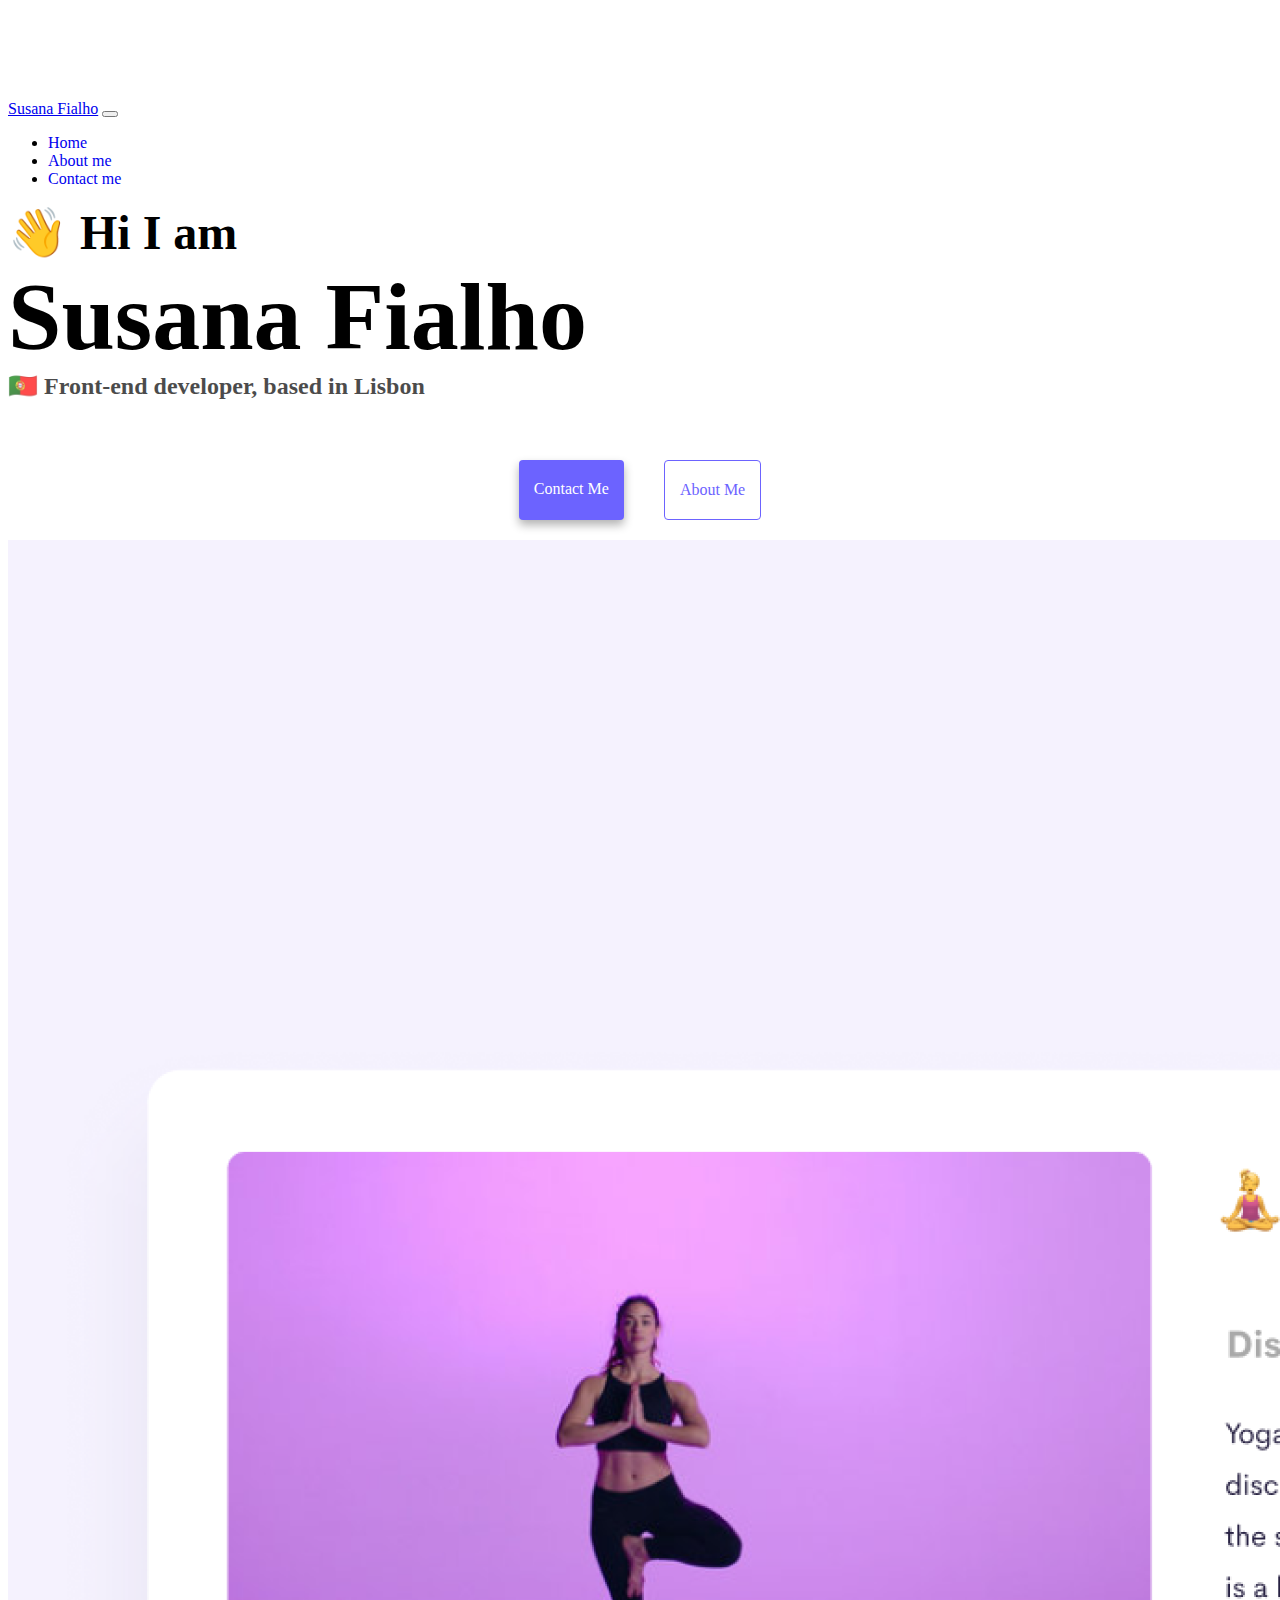
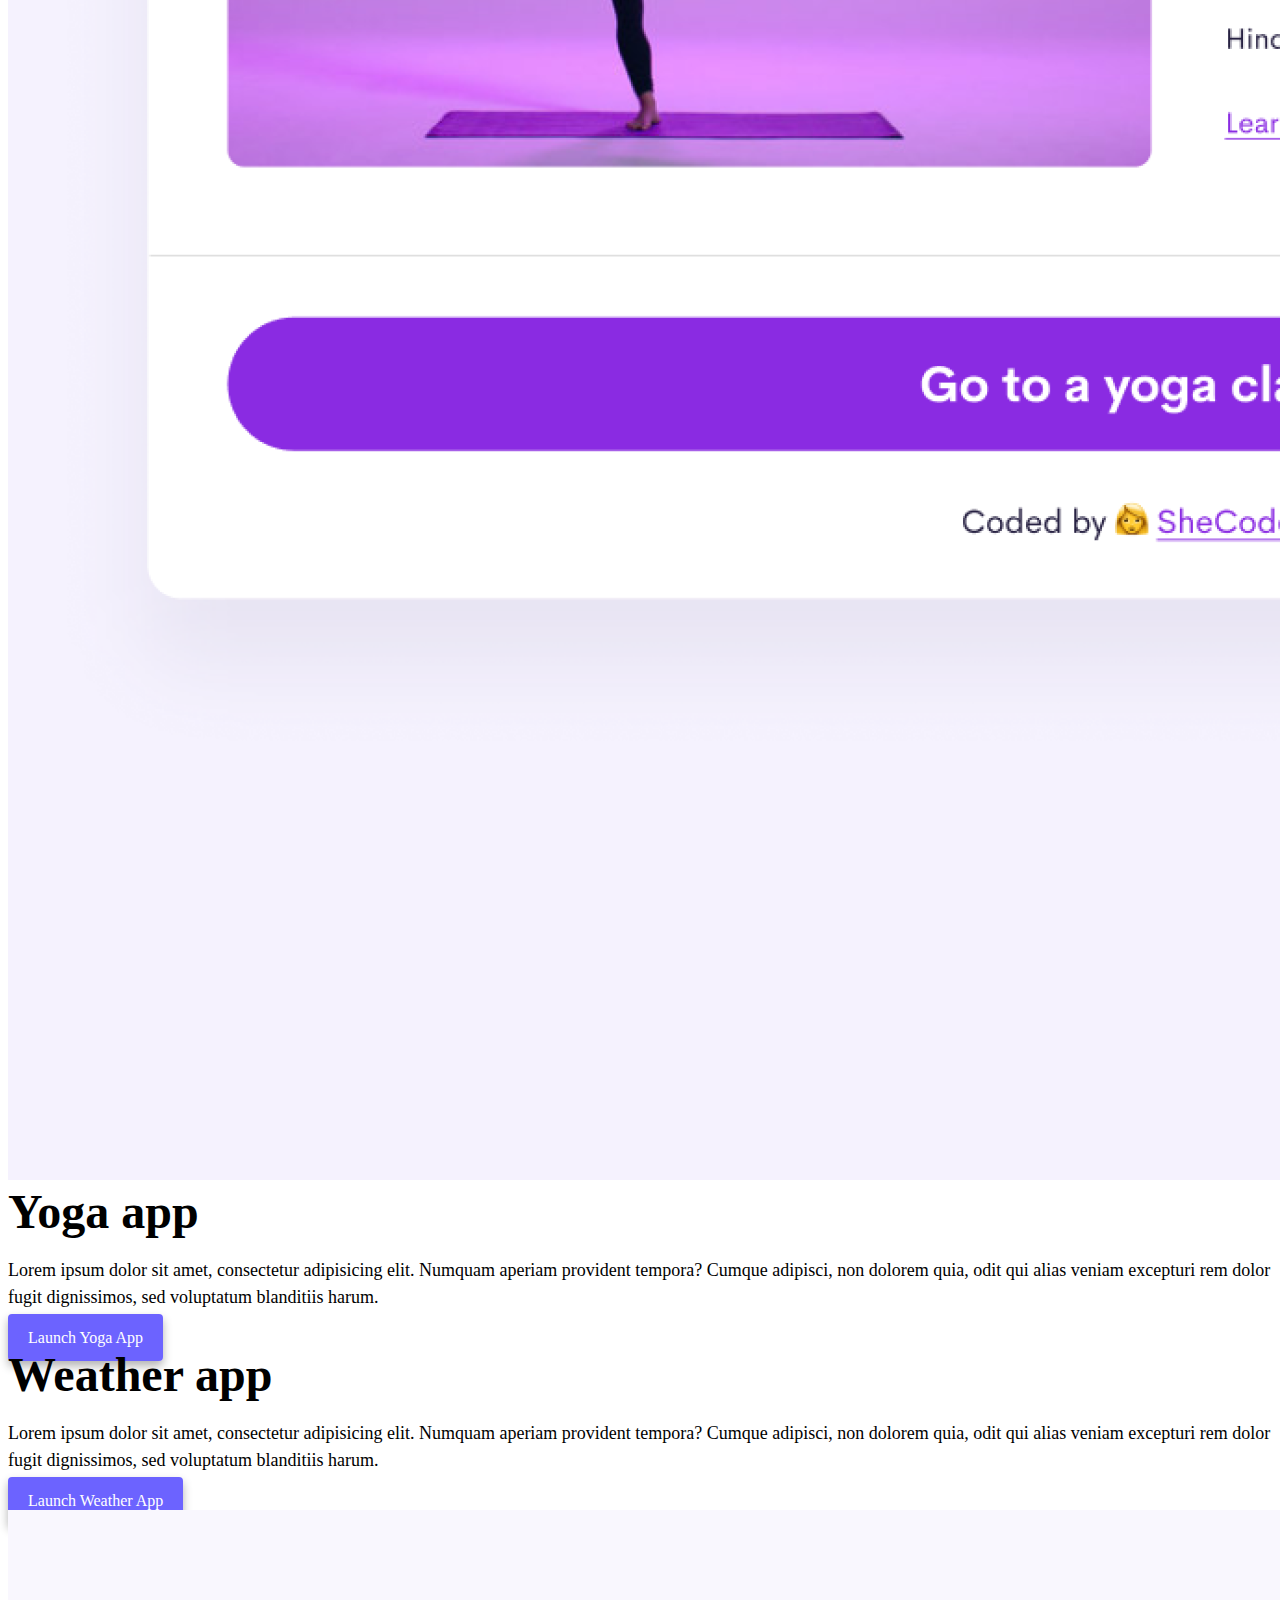
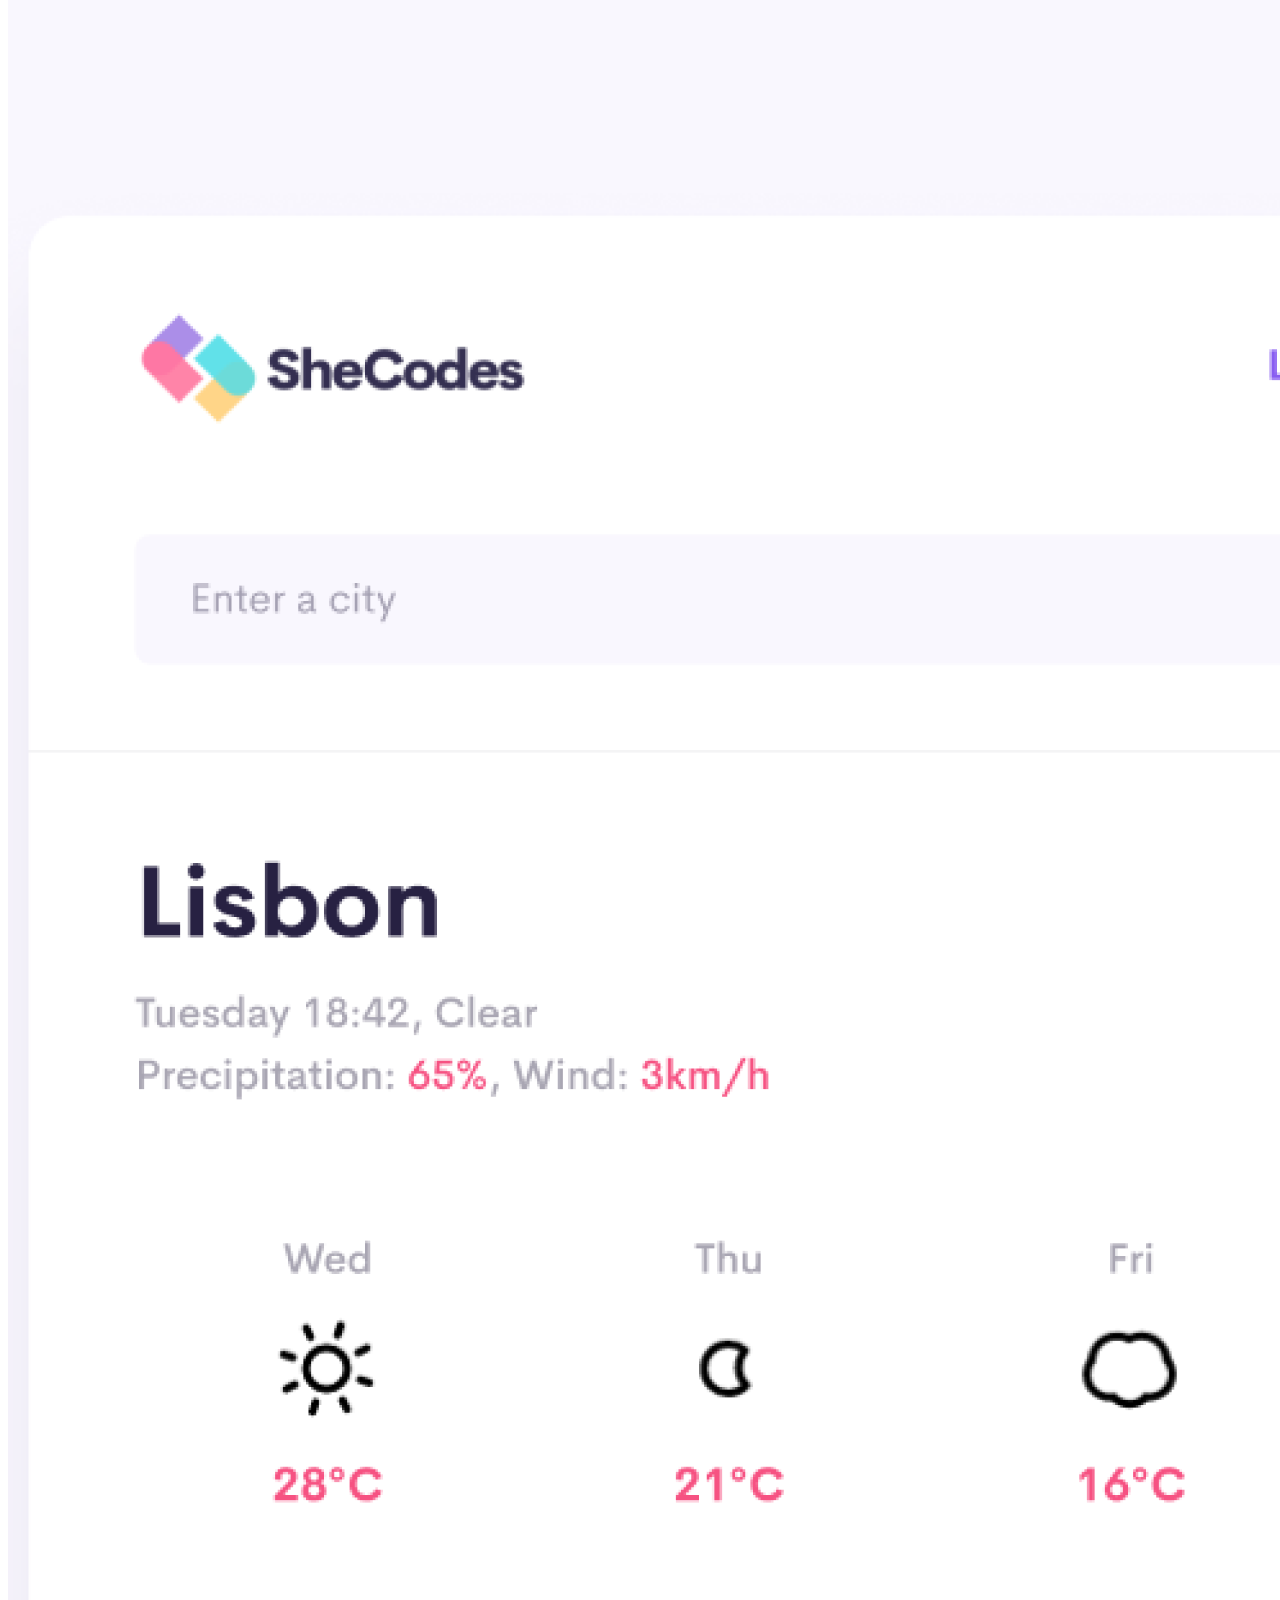
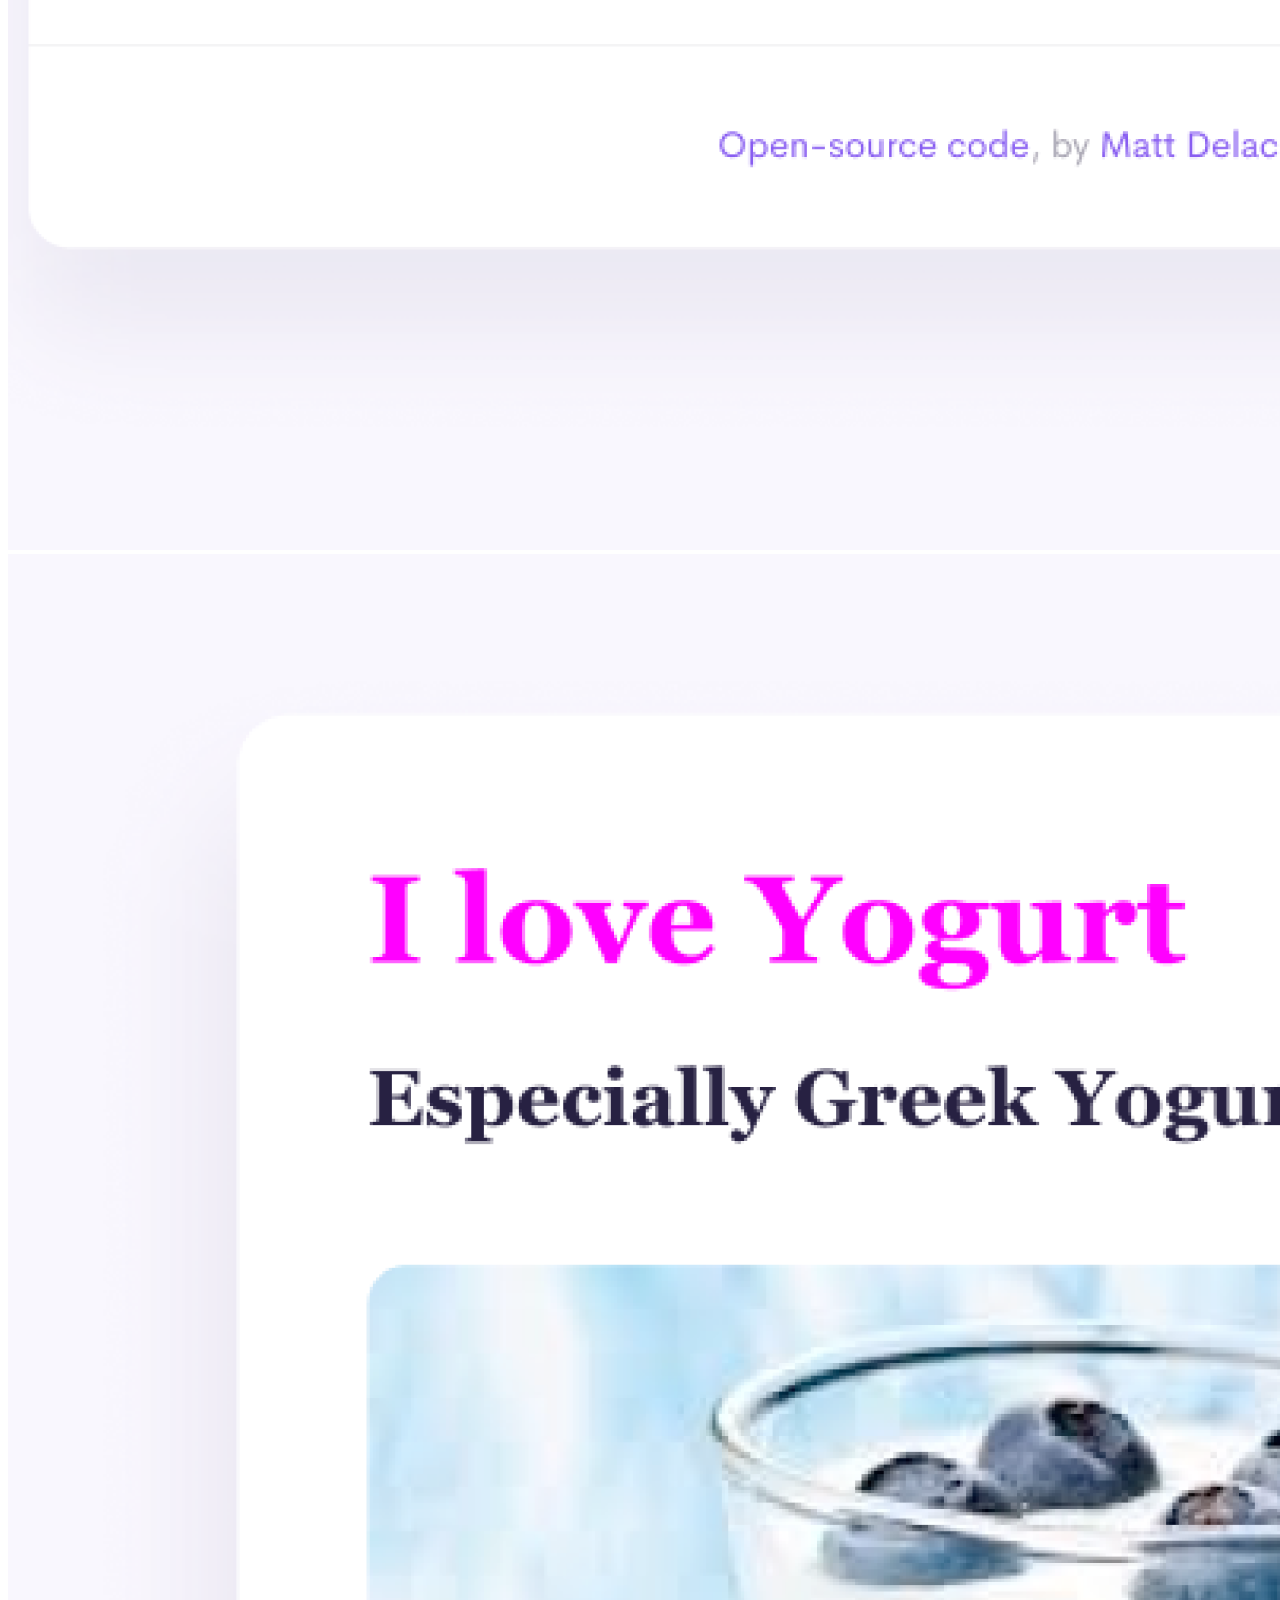
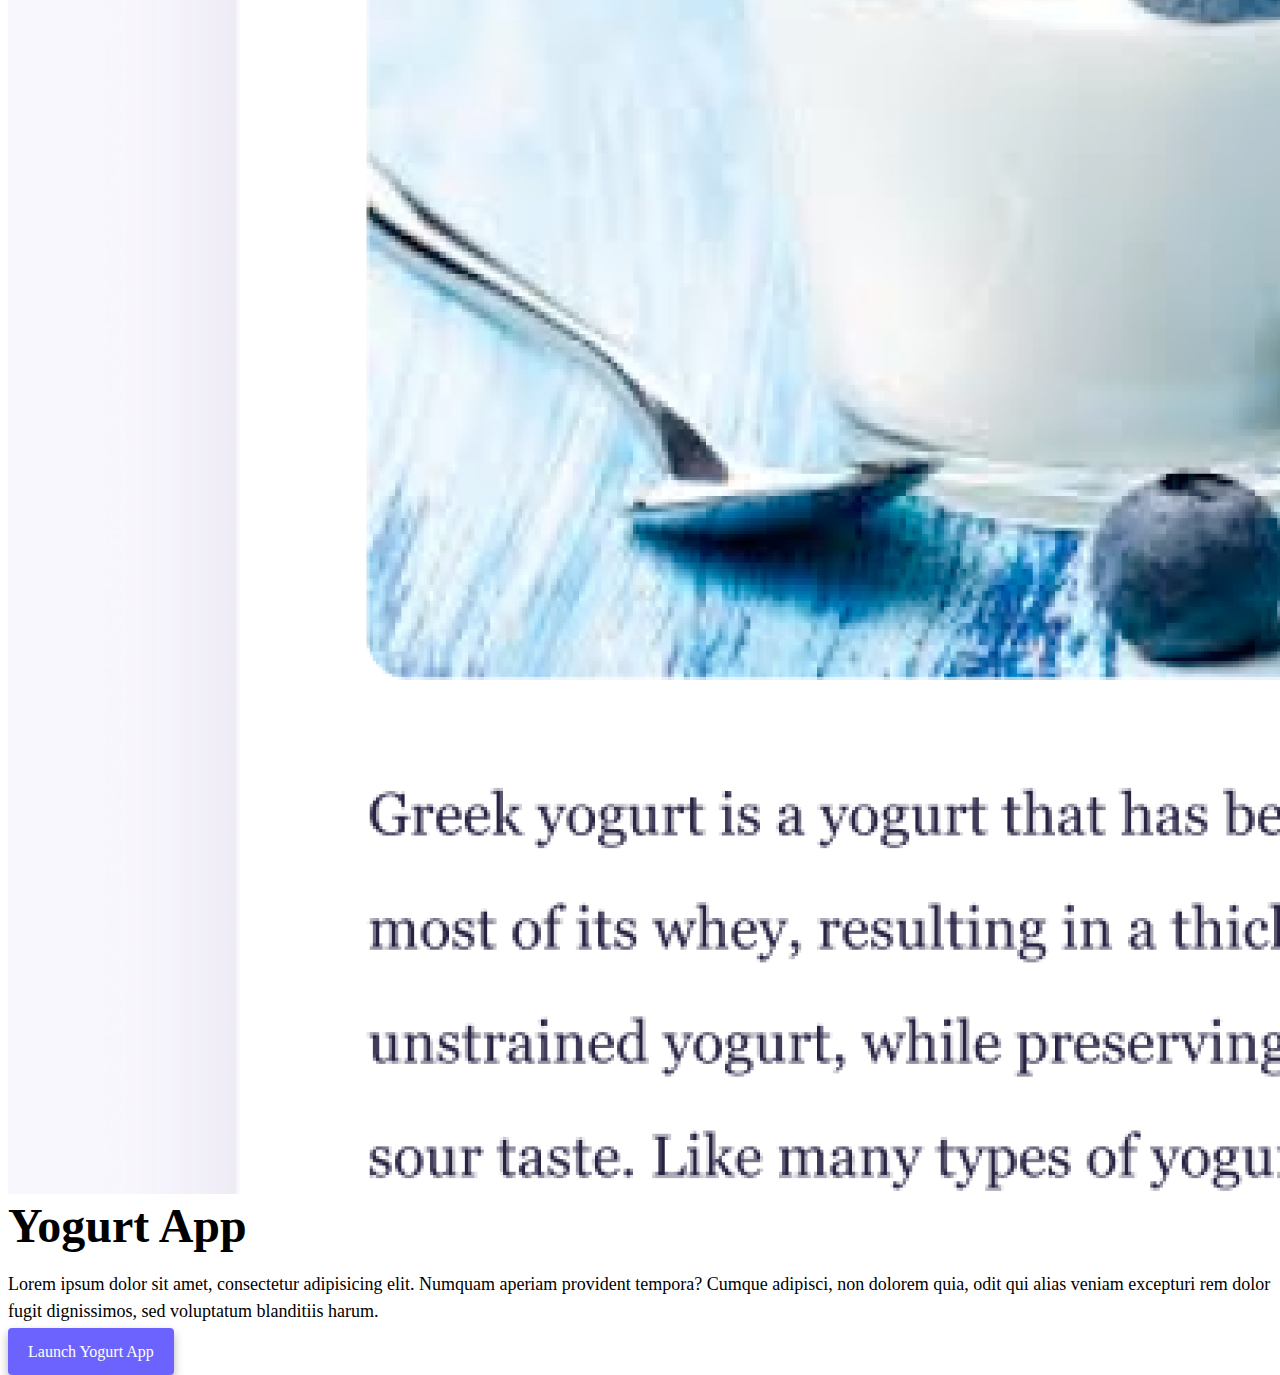
==== index.html @ 2781fd82 "Created the html files with code written in CodeSandbox, added images and updated the folders" ====
<!DOCTYPE html>
<html lang="en">
  <head>
    <meta charset="UTF-8" />
    <meta http-equiv="X-UA-Compatible" content="IE=edge" />
    <meta name="viewport" content="width=device-width, initial-scale=1.0" />
    <link
      rel="stylesheet"
      href="https://cdn.jsdelivr.net/npm/bootstrap@4.6.2/dist/css/bootstrap.min.css"
      integrity="sha384-xOolHFLEh07PJGoPkLv1IbcEPTNtaed2xpHsD9ESMhqIYd0nLMwNLD69Npy4HI+N"
      crossorigin="anonymous"
    />
    <script
      src="https://cdn.jsdelivr.net/npm/jquery@3.5.1/dist/jquery.slim.min.js"
      integrity="sha384-DfXdz2htPH0lsSSs5nCTpuj/zy4C+OGpamoFVy38MVBnE+IbbVYUew+OrCXaRkfj"
      crossorigin="anonymous"
    ></script>
    <title>Susana</title>
    <link rel="stylesheet" href="css/style.css" />
  </head>
  <body>
    <nav class="navbar navbar-expand-lg navbar-light bg-light fixed-top">
      <div class="container">
        <a class="navbar-brand" href="index.html">Susana Fialho</a>
        <button
          class="navbar-toggler"
          type="button"
          data-bs-toggle="collapse"
          data-bs-target="#navbarNav"
          aria-controls="navbarNav"
          aria-expanded="false"
          aria-label="Toggle navigation"
        >
          <span class="navbar-toggler-icon"></span>
        </button>
        <div class="collapse navbar-collapse" id="navbarNav">
          <ul class="navbar-nav">
            <li class="nav-item">
              <a class="nav-link active" aria-current="page" href="index.html"
                >Home</a
              >
            </li>
            <li class="nav-item">
              <a class="nav-link" href="about.html">About me</a>
            </li>
            <li class="nav-item">
              <a class="nav-link" href="about.html#contact">Contact me</a>
            </li>
          </ul>
        </div>
      </div>
    </nav>
    <h2 class="text-center">👋 Hi I am</h2>
    <h1 class="text-center">Susana Fialho</h1>
    <h3 class="text-center">🇵🇹 Front-end developer, based in Lisbon</h3>
    <div class="navigation-links mb-5">
      <a href="about.html#contact" class="contact-link">Contact me</a>
      <a href="about.html" class="about-link">About me</a>
    </div>
    <div class="container">
      <div class="row">
        <div class="col-md-6">
          <img src="images/yoga.png" class="img-fluid rounded" />
        </div>
        <div class="col-md-6">
          <h2 class="mb-3">Yoga app</h2>
          <p class="text-justify">
            Lorem ipsum dolor sit amet, consectetur adipisicing elit. Numquam
            aperiam provident tempora? Cumque adipisci, non dolorem quia, odit
            qui alias veniam excepturi rem dolor fugit dignissimos, sed
            voluptatum blanditiis harum.
          </p>

          <div class="mt-5">
            <a href="#" class="primary-link">Launch Yoga App</a>
          </div>
        </div>
      </div>

      <div class="row mt-5">
        <div class="col-md-6">
          <h2 class="mb-3">Weather app</h2>
          <p class="text-justify">
            Lorem ipsum dolor sit amet, consectetur adipisicing elit. Numquam
            aperiam provident tempora? Cumque adipisci, non dolorem quia, odit
            qui alias veniam excepturi rem dolor fugit dignissimos, sed
            voluptatum blanditiis harum.
          </p>
          <div class="mt-5 mb-5">
            <a href="#" class="primary-link">Launch Weather App</a>
          </div>
        </div>
        <div class="col-md-6">
          <img src="images/weather.png" class="img-fluid rounded" />
        </div>
      </div>
      <div class="row mt-5">
        <div class="col-md-6">
          <img src="images/yogurt.png" class="img-fluid rounded" />
        </div>
        <div class="col-md-6">
          <h2 class="mb-3">Yogurt App</h2>
          <p class="text-justify">
            Lorem ipsum dolor sit amet, consectetur adipisicing elit. Numquam
            aperiam provident tempora? Cumque adipisci, non dolorem quia, odit
            qui alias veniam excepturi rem dolor fugit dignissimos, sed
            voluptatum blanditiis harum.
          </p>
          <div class="mt-5">
            <a href="#" class="primary-link">Launch Yogurt App</a>
          </div>
        </div>
      </div>
    </div>
  </body>
</html>
---- css/style.css ----
:root {
  --primary-color: #6c63ff;
  --secondary-color: #f5f2fe;
  --box-shadow: 0 5px 10px rgba(0, 0, 0, 0.3);
}

body {
  margin-top: 100px;
}

h1,
h2,
h3 {
  margin: 0;
}

h1 {
  font-size: 96px;
}

h2 {
  font-size: 48px;
}

h3 {
  font-size: 24px;
  opacity: 0.7;
}

p {
  font-size: 18px;
  line-height: 1.5;
}

.navigation-links {
  display: flex;
  margin-top: 40px;
  justify-content: center;
}

.navigation-links a {
  margin: 20px;
  border-radius: 4px;
  padding: 20px 15px;
  text-decoration: none;
  text-transform: capitalize;
}

.contact-link {
  background: var(--primary-color);
  box-shadow: var(--box-shadow);
  color: white;
}

.about-link {
  color: var(--primary-color);
  border: 1px solid var(--primary-color);
}

.homepage-link {
  color: var(--primary-color);
  text-align: center;
  display: block;
}

.about-paragraphs {
  margin: 30px 0;
}

.about-paragraphs p {
  margin: 10px;
}

.email-link {
  display: flex;
  justify-content: center;
  color: var(--primary-color);
  font-size: 28px;
  text-decoration: none;
}

.email-link:hover {
  text-decoration: underline;
}

.container {
  flex-wrap: inherit;
  max-width: 1320px;
}

.primary-link {
  border-radius: 4px;
  padding: 15px 20px;
  text-decoration: none;
  text-transform: capitalize;
  background: var(--primary-color);
  box-shadow: var(--box-shadow);
  color: white;
}

.nav-link {
  text-decoration: none;
  transition: color 0.15s ease-in-out, background-color 0.15s ease-in-out,
    border-color 0.15s ease-in-out;
}
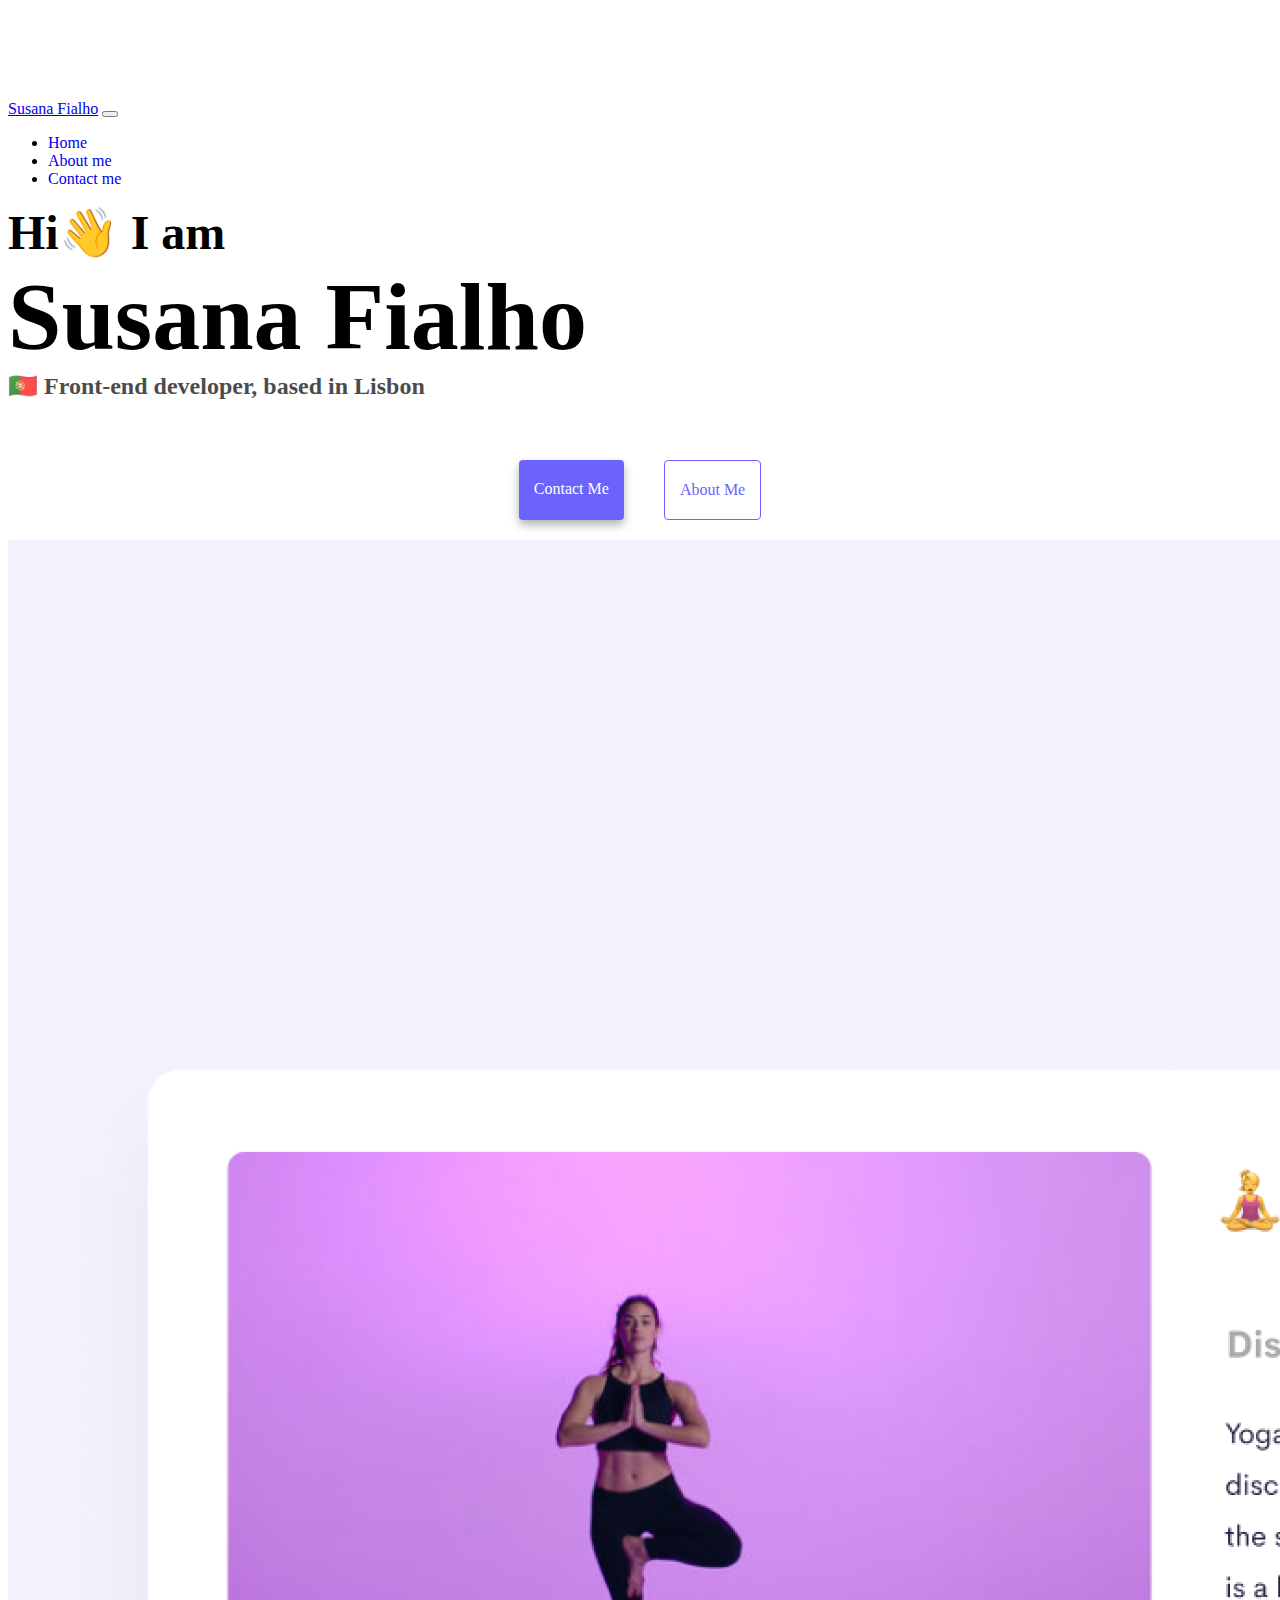
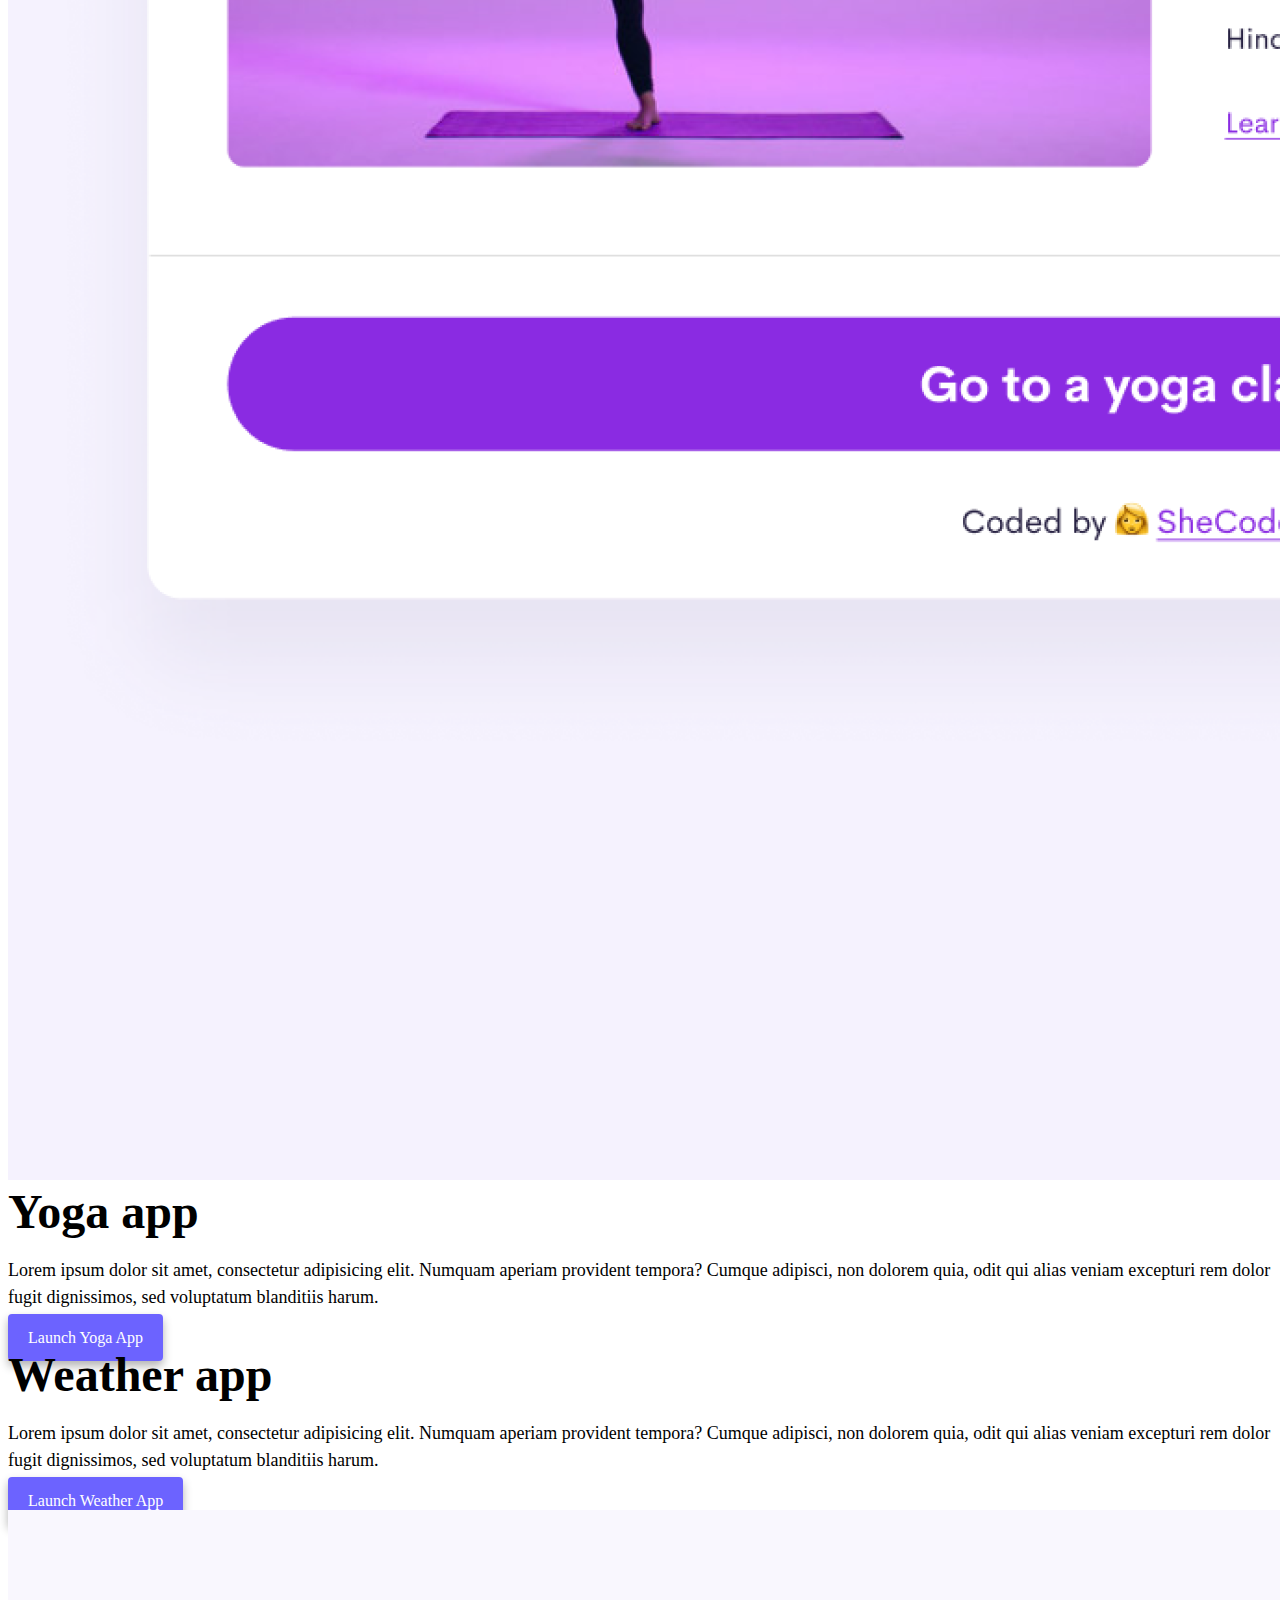
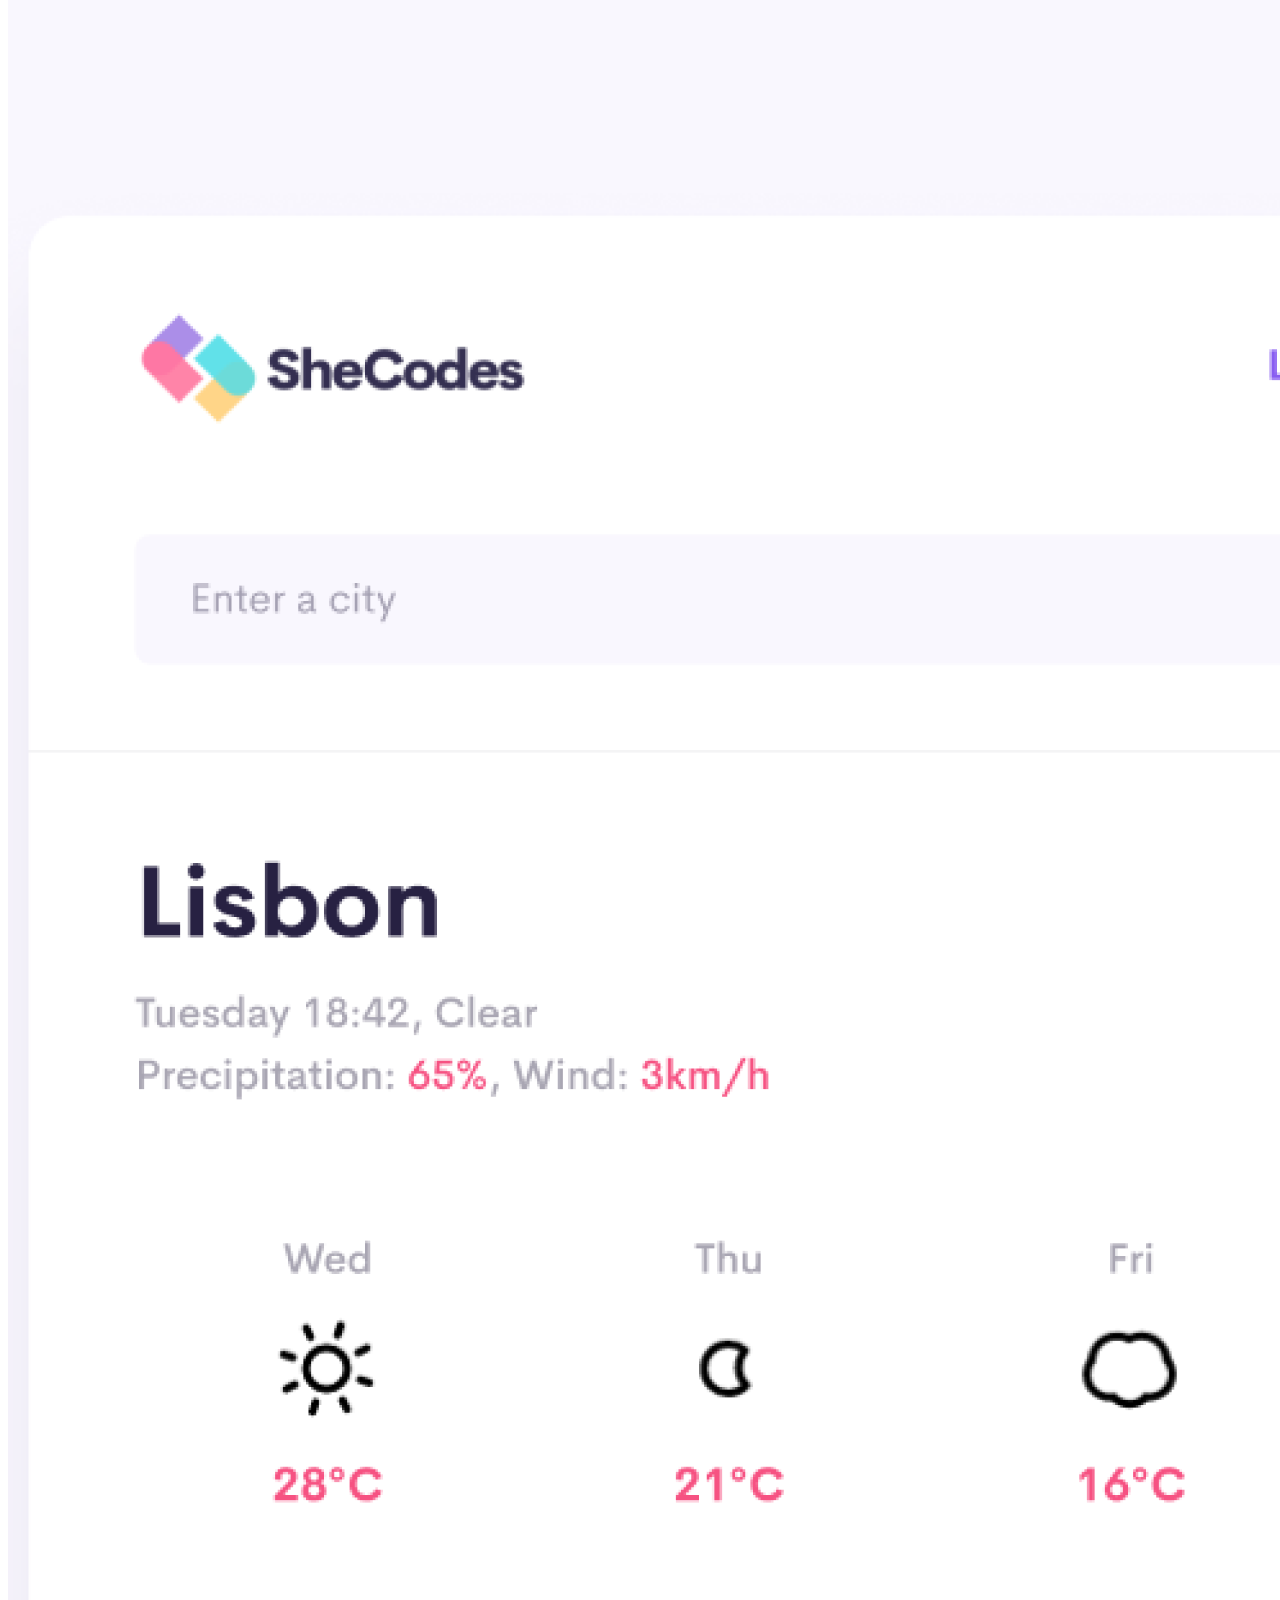
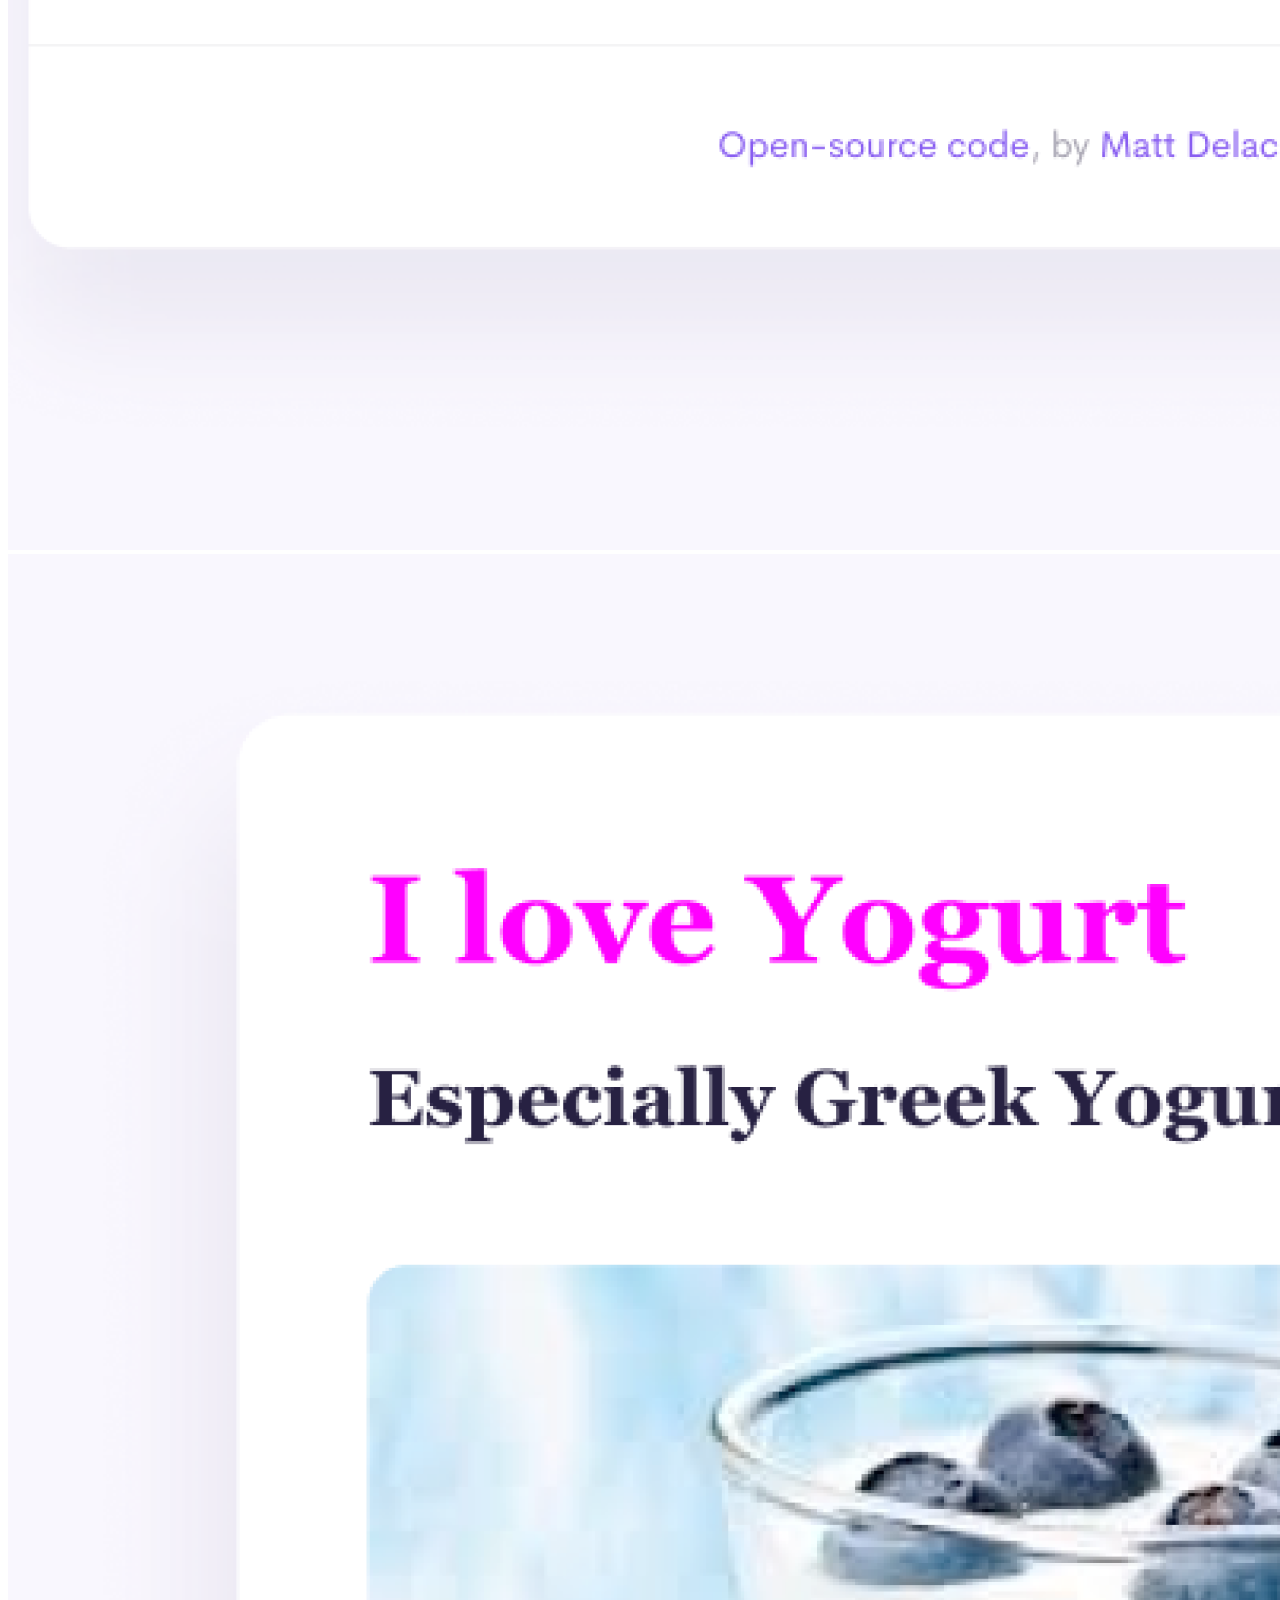
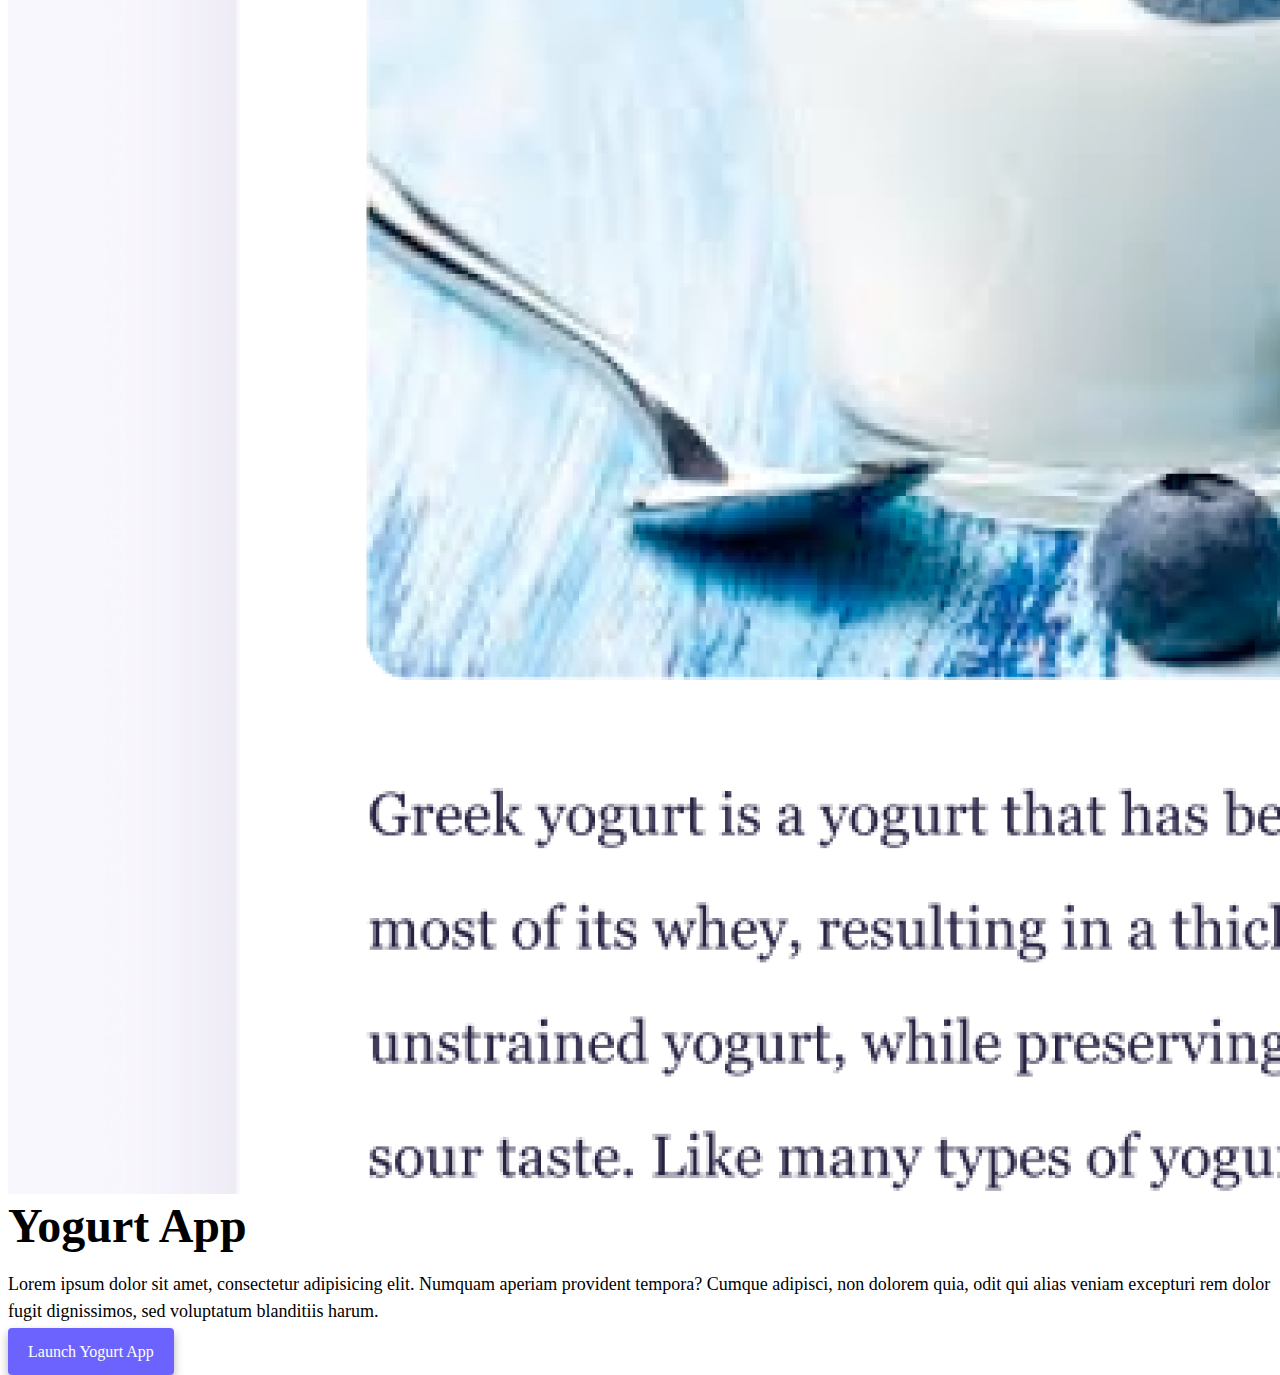
==== commit 57ec75fd: "Added some SEO, media queries and CSS utility classes" ====
--- a/index.html
+++ b/index.html
@@ -3,7 +3,7 @@
   <head>
     <meta charset="UTF-8" />
     <meta http-equiv="X-UA-Compatible" content="IE=edge" />
-    <meta name="viewport" content="width=device-width, initial-scale=1.0" />
+    <meta name="description" content="Feel the need to have a better website design? Discover the portfolio of Susana Fialho, a skilled web developer based in Lisbon, Portugal. Explore my diverse projects and see how I bring innovative web solutions to life. Connect with me for collaboration and find out more about my background and expertise. If you want to see what I can do with HTML, CSS and Javascript, get in touch with me through email to discuss your next project!" />
     <link
       rel="stylesheet"
       href="https://cdn.jsdelivr.net/npm/bootstrap@4.6.2/dist/css/bootstrap.min.css"
@@ -15,13 +15,13 @@
       integrity="sha384-DfXdz2htPH0lsSSs5nCTpuj/zy4C+OGpamoFVy38MVBnE+IbbVYUew+OrCXaRkfj"
       crossorigin="anonymous"
     ></script>
-    <title>Susana</title>
-    <link rel="stylesheet" href="css/style.css" />
+    <title>Susana Fialho Portfolio - Front-End Developer</title>
+    <link rel="stylesheet" href="/css/style.css" />
   </head>
   <body>
     <nav class="navbar navbar-expand-lg navbar-light bg-light fixed-top">
       <div class="container">
-        <a class="navbar-brand" href="index.html">Susana Fialho</a>
+        <a class="navbar-brand" href="/">Susana Fialho</a>
         <button
           class="navbar-toggler"
           type="button"
@@ -36,31 +36,31 @@
         <div class="collapse navbar-collapse" id="navbarNav">
           <ul class="navbar-nav">
             <li class="nav-item">
-              <a class="nav-link active" aria-current="page" href="index.html"
+              <a class="nav-link active" aria-current="page" href="/"
                 >Home</a
               >
             </li>
             <li class="nav-item">
-              <a class="nav-link" href="about.html">About me</a>
+              <a class="nav-link" href="/about.html">About me</a>
             </li>
             <li class="nav-item">
-              <a class="nav-link" href="about.html#contact">Contact me</a>
+              <a class="nav-link" href="/about.html#contact">Contact me</a>
             </li>
           </ul>
         </div>
       </div>
     </nav>
-    <h2 class="text-center">👋 Hi I am</h2>
+    <h2 class="text-center">Hi👋 I am</h2>
     <h1 class="text-center">Susana Fialho</h1>
     <h3 class="text-center">🇵🇹 Front-end developer, based in Lisbon</h3>
     <div class="navigation-links mb-5">
-      <a href="about.html#contact" class="contact-link">Contact me</a>
-      <a href="about.html" class="about-link">About me</a>
+      <a href="/about.html#contact" title="Contact Susana Fialho" class="contact-link">Contact me</a>
+      <a href="/about.html" title="About Susana Fialho" class="about-link">About me</a>
     </div>
     <div class="container">
       <div class="row">
         <div class="col-md-6">
-          <img src="images/yoga.png" class="img-fluid rounded" />
+          <img src="/images/yoga.png" alt="girl in a yoga position" class="img-fluid rounded d-none d-sm-block" />
         </div>
         <div class="col-md-6">
           <h2 class="mb-3">Yoga app</h2>
@@ -72,7 +72,7 @@
           </p>
 
           <div class="mt-5">
-            <a href="#" class="primary-link">Launch Yoga App</a>
+            <a href="#" title="Yoga Project" class="primary-link launch-link">Launch Yoga App</a>
           </div>
         </div>
       </div>
@@ -87,16 +87,16 @@
             voluptatum blanditiis harum.
           </p>
           <div class="mt-5 mb-5">
-            <a href="#" class="primary-link">Launch Weather App</a>
+            <a href="#" title="Weather Project" class="primary-link launch-link">Launch Weather App</a>
           </div>
         </div>
         <div class="col-md-6">
-          <img src="images/weather.png" class="img-fluid rounded" />
+          <img src="/images/weather.png" alt="weather forecast app" class="img-fluid rounded d-none d-sm-block" />
         </div>
       </div>
       <div class="row mt-5">
         <div class="col-md-6">
-          <img src="images/yogurt.png" class="img-fluid rounded" />
+          <img src="/images/yogurt.png" alt="greek yogurt with blueberries" class="img-fluid rounded d-none d-sm-block" />
         </div>
         <div class="col-md-6">
           <h2 class="mb-3">Yogurt App</h2>
@@ -107,7 +107,7 @@
             voluptatum blanditiis harum.
           </p>
           <div class="mt-5">
-            <a href="#" class="primary-link">Launch Yogurt App</a>
+            <a href="#" title="Yogurt Project" class="primary-link launch-link">Launch Yogurt App</a>
           </div>
         </div>
       </div>
--- a/css/style.css
+++ b/css/style.css
@@ -2,6 +2,17 @@
   --primary-color: #6c63ff;
   --secondary-color: #f5f2fe;
   --box-shadow: 0 5px 10px rgba(0, 0, 0, 0.3);
+}
+@media (max-width: 576px) {
+h1 {
+  font-size: 48px;
+        line-height: 1.5;
+}
+.launch-link {
+  display: block;
+        text-align: center;
+        margin: 0 20px;
+}
 }
 
 body {
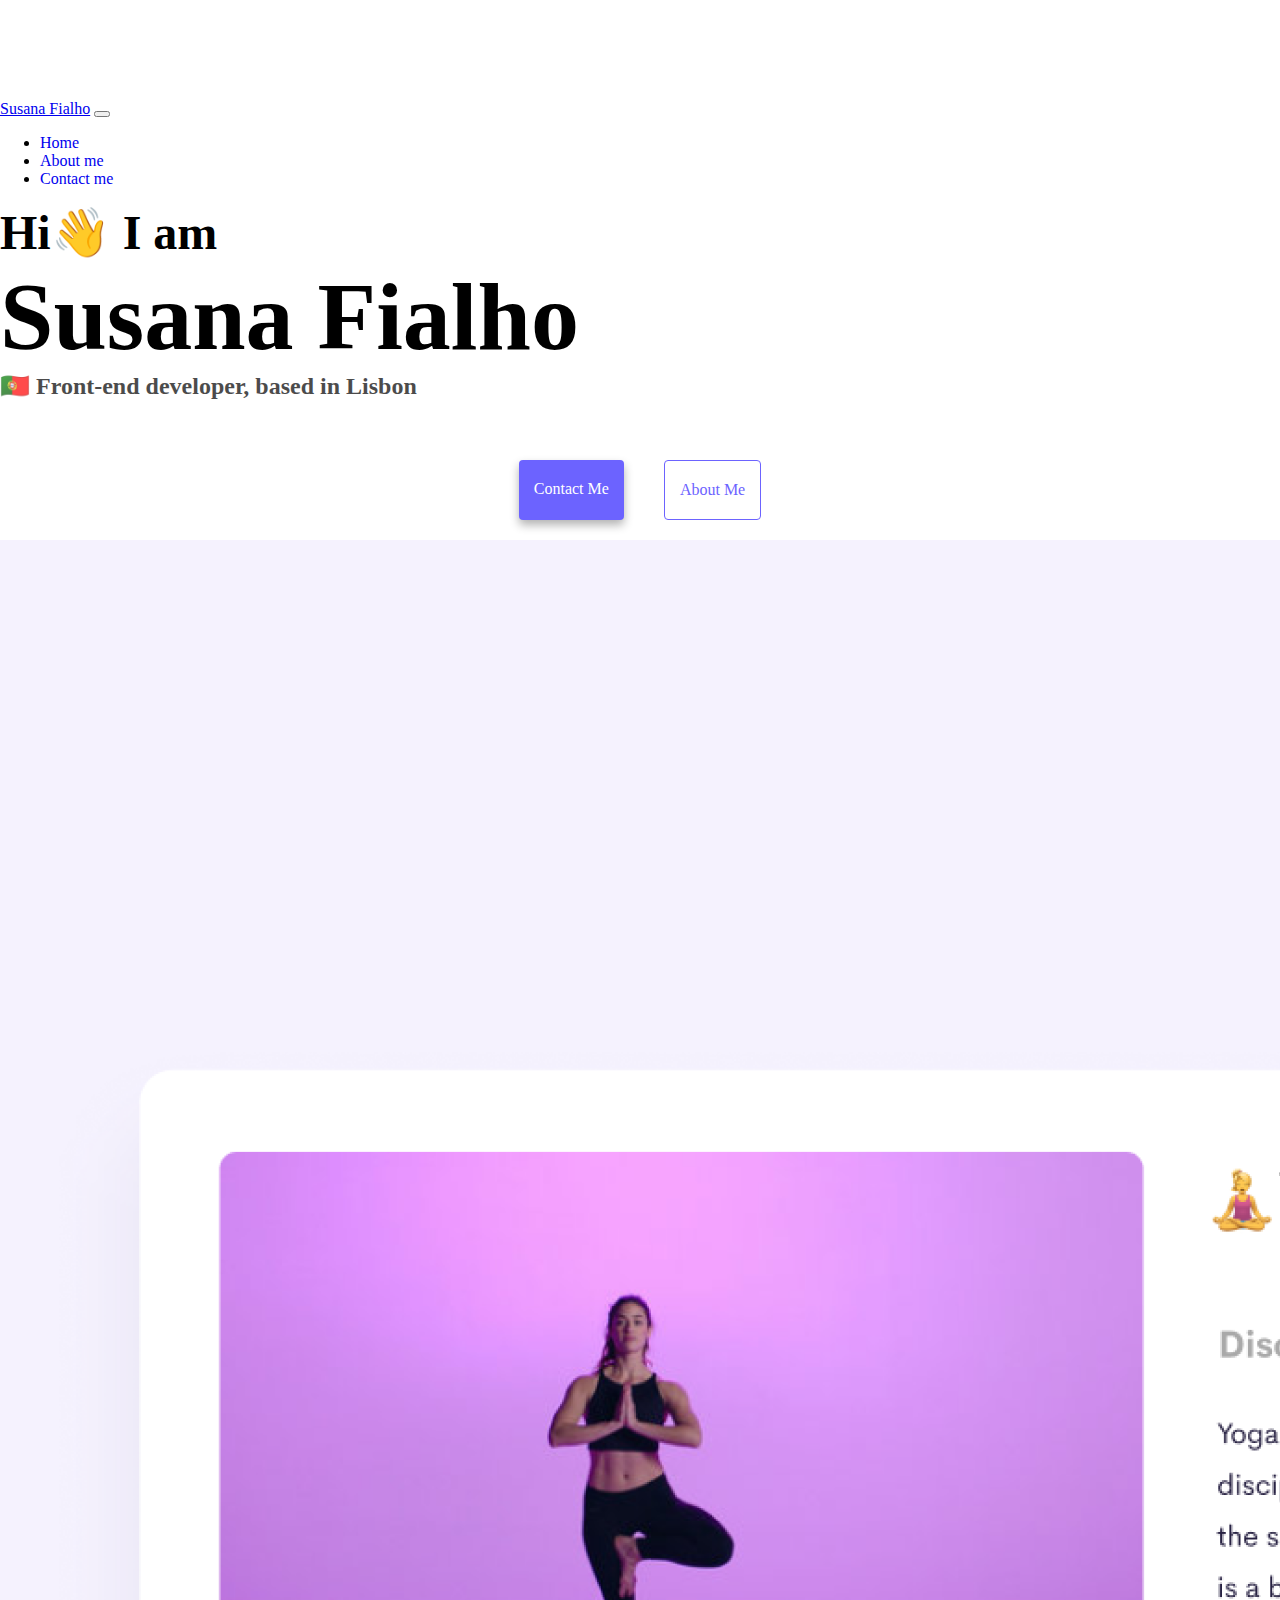
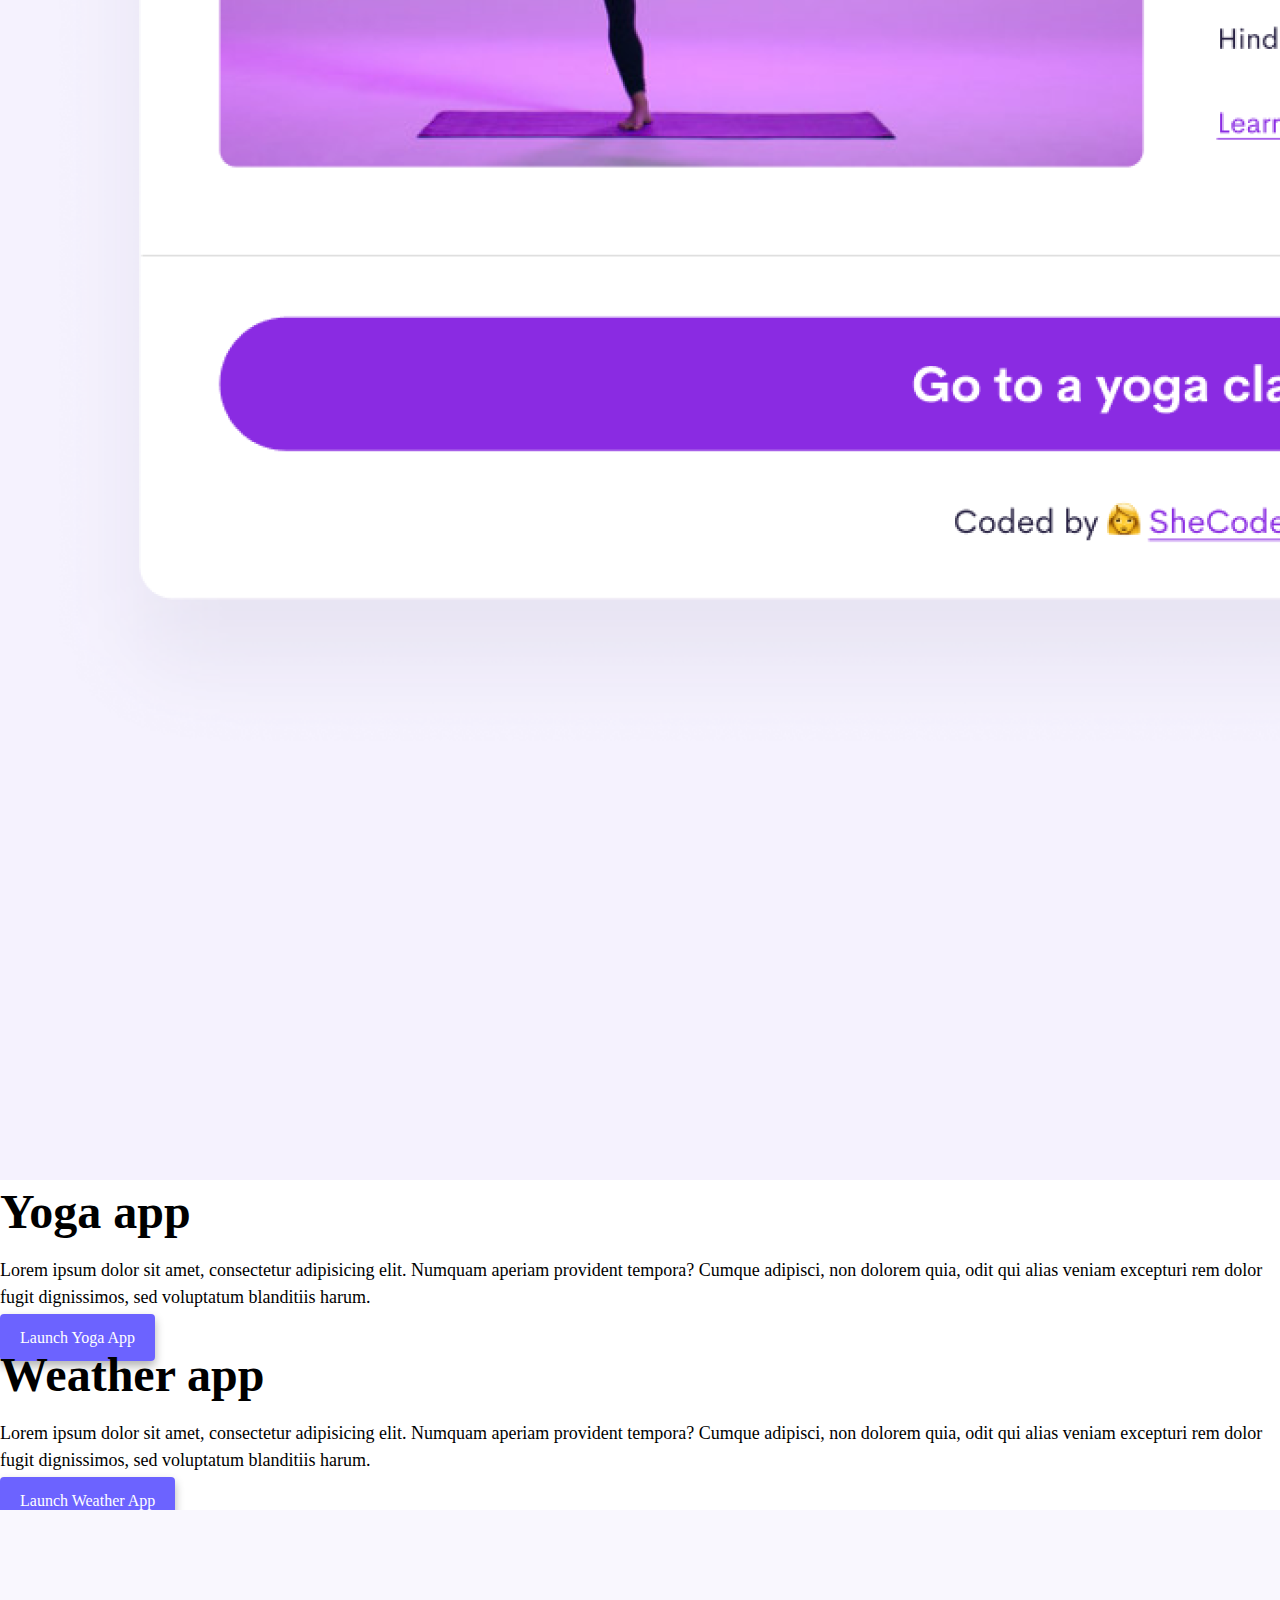
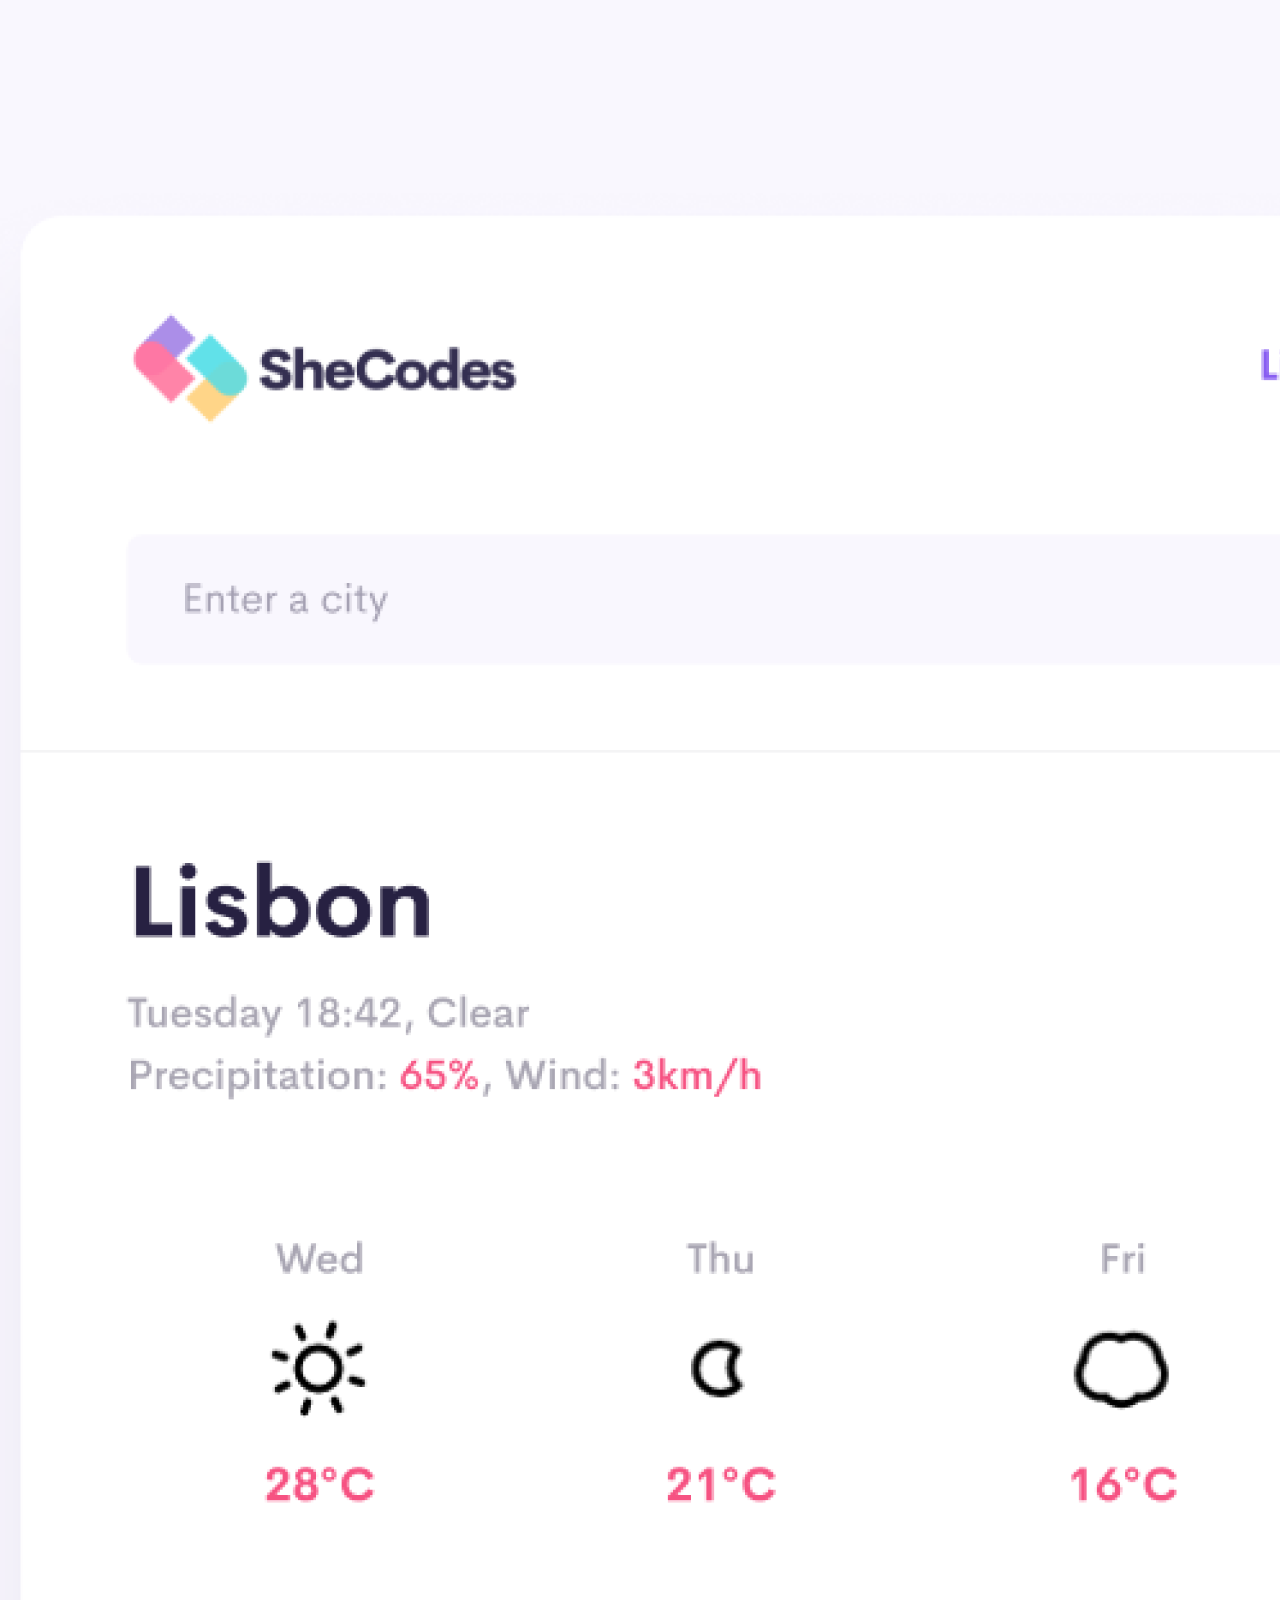
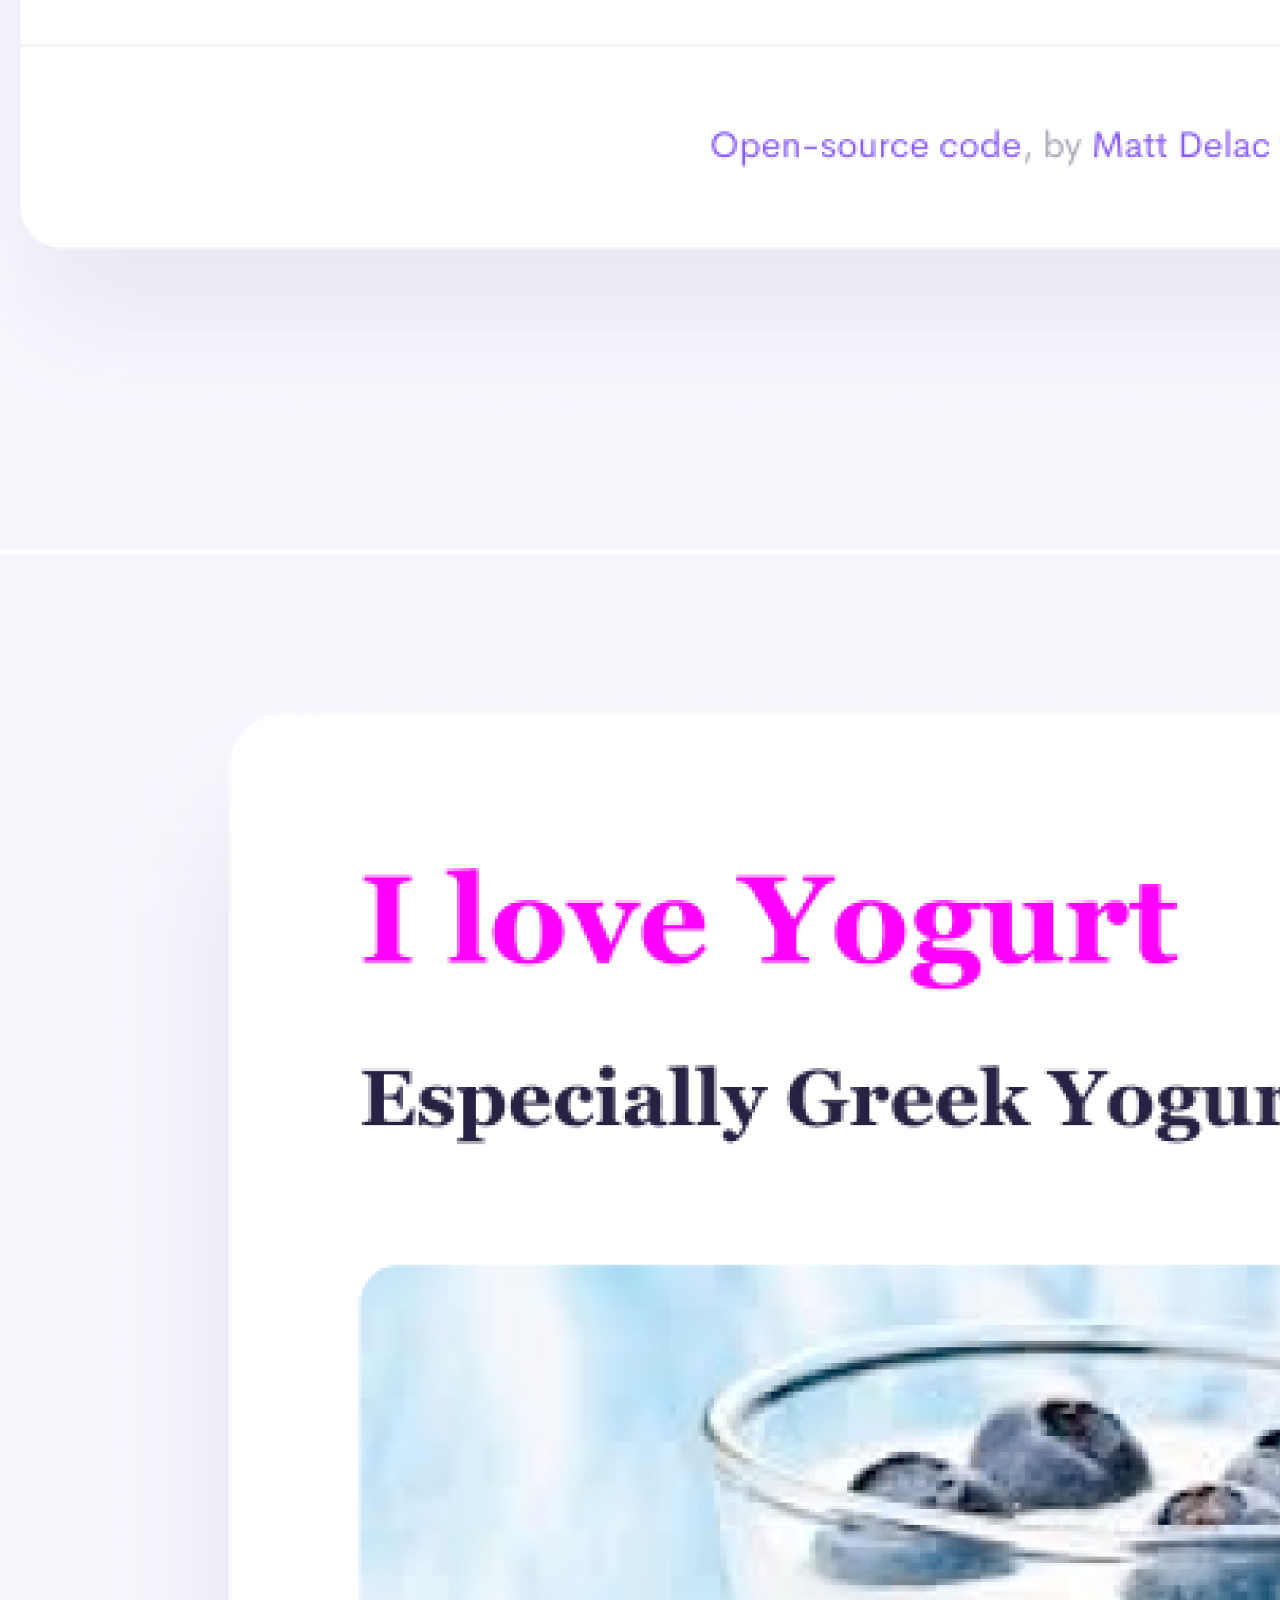
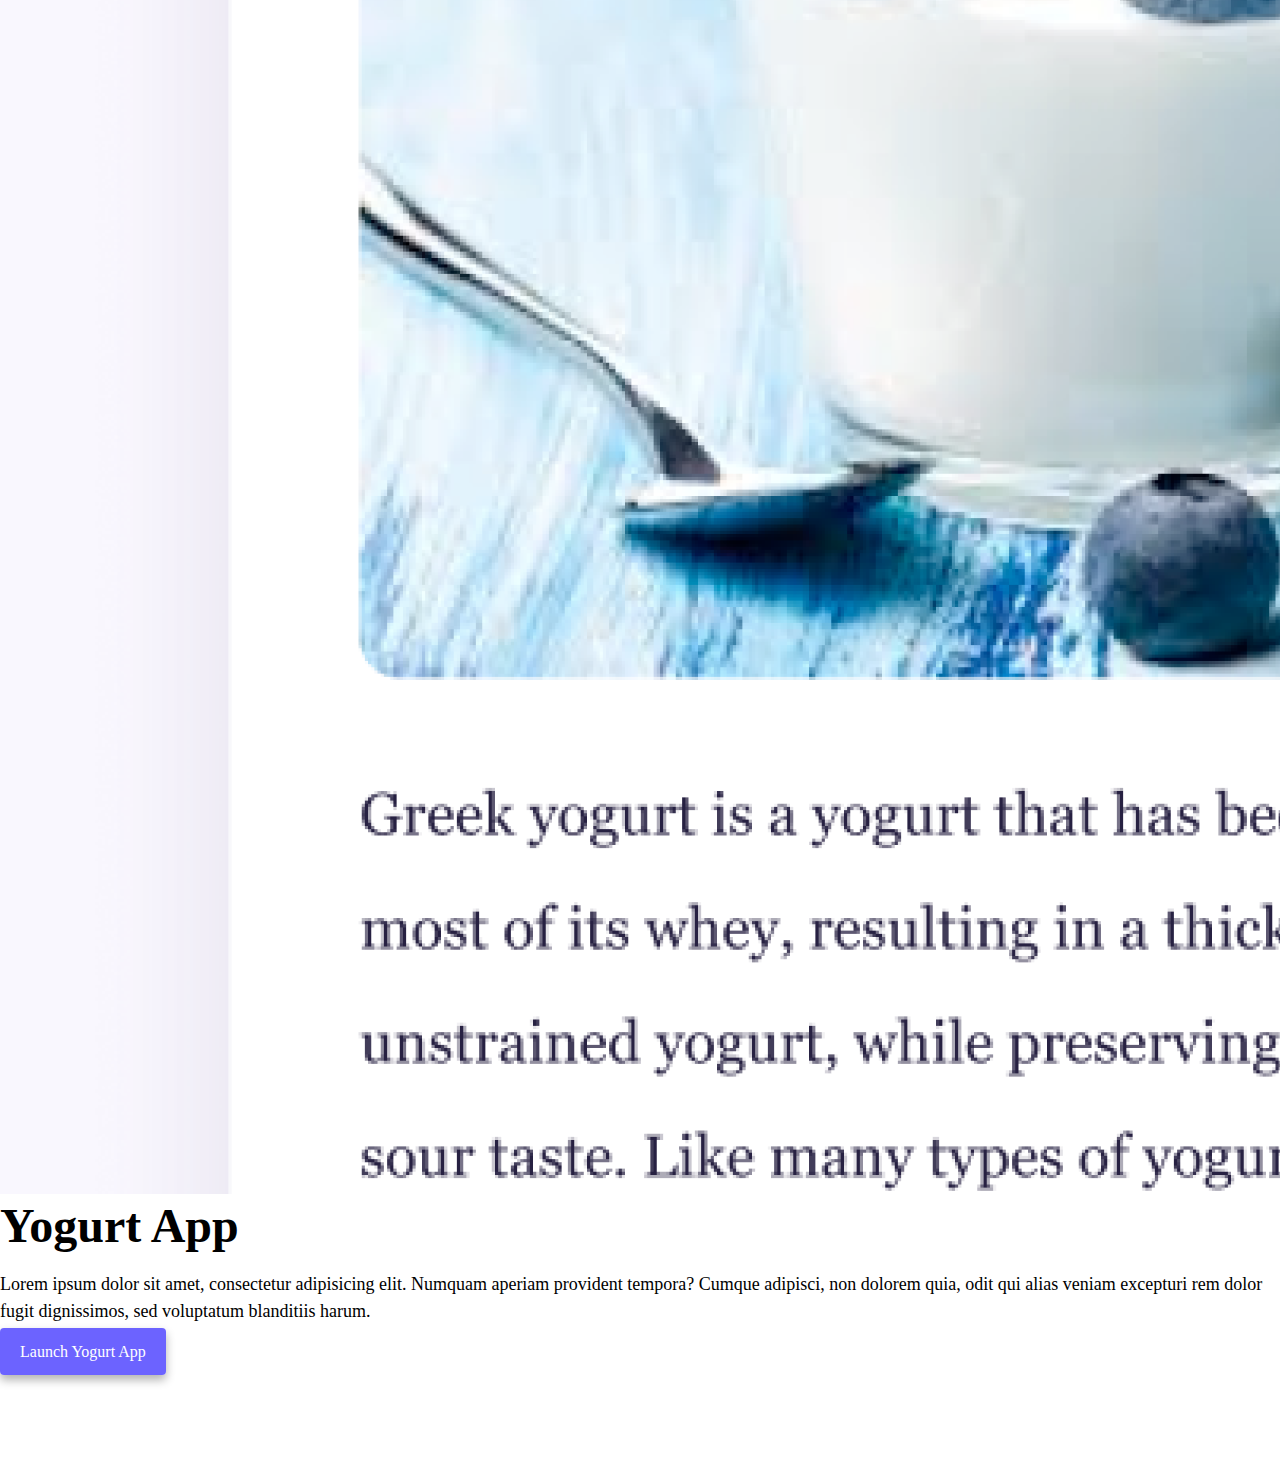
==== commit 4f26893d: "Updated html" ====
--- a/index.html
+++ b/index.html
@@ -3,6 +3,7 @@
   <head>
     <meta charset="UTF-8" />
     <meta http-equiv="X-UA-Compatible" content="IE=edge" />
+    <meta name="viewport" content="width=device-width, initial-scale=1.0" />
     <meta name="description" content="Feel the need to have a better website design? Discover the portfolio of Susana Fialho, a skilled web developer based in Lisbon, Portugal. Explore my diverse projects and see how I bring innovative web solutions to life. Connect with me for collaboration and find out more about my background and expertise. If you want to see what I can do with HTML, CSS and Javascript, get in touch with me through email to discuss your next project!" />
     <link
       rel="stylesheet"
@@ -15,15 +16,15 @@
       integrity="sha384-DfXdz2htPH0lsSSs5nCTpuj/zy4C+OGpamoFVy38MVBnE+IbbVYUew+OrCXaRkfj"
       crossorigin="anonymous"
     ></script>
-    <title>Susana Fialho Portfolio - Front-End Developer</title>
+    <title> Front-End Developer - Susana Fialho</title>
     <link rel="stylesheet" href="/css/style.css" />
   </head>
   <body>
     <nav class="navbar navbar-expand-lg navbar-light bg-light fixed-top">
       <div class="container">
-        <a class="navbar-brand" href="/">Susana Fialho</a>
+        <a class="navbar-brand" href="/" title="Homepage">Susana Fialho</a>
         <button
-          class="navbar-toggler"
+          class="navbar-toggler collapsed"
           type="button"
           data-bs-toggle="collapse"
           data-bs-target="#navbarNav"
@@ -41,10 +42,10 @@
               >
             </li>
             <li class="nav-item">
-              <a class="nav-link" href="/about.html">About me</a>
+              <a class="nav-link" href="/about.html" title="About Susana Fialho">About me</a>
             </li>
             <li class="nav-item">
-              <a class="nav-link" href="/about.html#contact">Contact me</a>
+              <a class="nav-link" href="/about.html#contact" title="Contact Susana Fialho">Contact me</a>
             </li>
           </ul>
         </div>
@@ -64,7 +65,7 @@
         </div>
         <div class="col-md-6">
           <h2 class="mb-3">Yoga app</h2>
-          <p class="text-justify">
+          <p class="text-center">
             Lorem ipsum dolor sit amet, consectetur adipisicing elit. Numquam
             aperiam provident tempora? Cumque adipisci, non dolorem quia, odit
             qui alias veniam excepturi rem dolor fugit dignissimos, sed
@@ -80,7 +81,7 @@
       <div class="row mt-5">
         <div class="col-md-6">
           <h2 class="mb-3">Weather app</h2>
-          <p class="text-justify">
+          <p class="text-center">
             Lorem ipsum dolor sit amet, consectetur adipisicing elit. Numquam
             aperiam provident tempora? Cumque adipisci, non dolorem quia, odit
             qui alias veniam excepturi rem dolor fugit dignissimos, sed
@@ -100,7 +101,7 @@
         </div>
         <div class="col-md-6">
           <h2 class="mb-3">Yogurt App</h2>
-          <p class="text-justify">
+          <p class="text-center">
             Lorem ipsum dolor sit amet, consectetur adipisicing elit. Numquam
             aperiam provident tempora? Cumque adipisci, non dolorem quia, odit
             qui alias veniam excepturi rem dolor fugit dignissimos, sed
--- a/css/style.css
+++ b/css/style.css
@@ -3,20 +3,10 @@
   --secondary-color: #f5f2fe;
   --box-shadow: 0 5px 10px rgba(0, 0, 0, 0.3);
 }
-@media (max-width: 576px) {
-h1 {
-  font-size: 48px;
-        line-height: 1.5;
-}
-.launch-link {
-  display: block;
-        text-align: center;
-        margin: 0 20px;
-}
-}
+
 
 body {
-  margin-top: 100px;
+  margin: 100px 0 100px 0;
 }
 
 h1,
@@ -113,4 +103,22 @@
   text-decoration: none;
   transition: color 0.15s ease-in-out, background-color 0.15s ease-in-out,
     border-color 0.15s ease-in-out;
+}
+
+@media (max-width: 576px) {
+h1 {
+  font-size: 48px;
+        line-height: 1.5;
+}
+
+h2 {
+  font-size: 32px;
+  text-align: center;
+
+}
+.launch-link {
+  display: block;
+        text-align: center;
+        margin: 0 20px;
+}
 }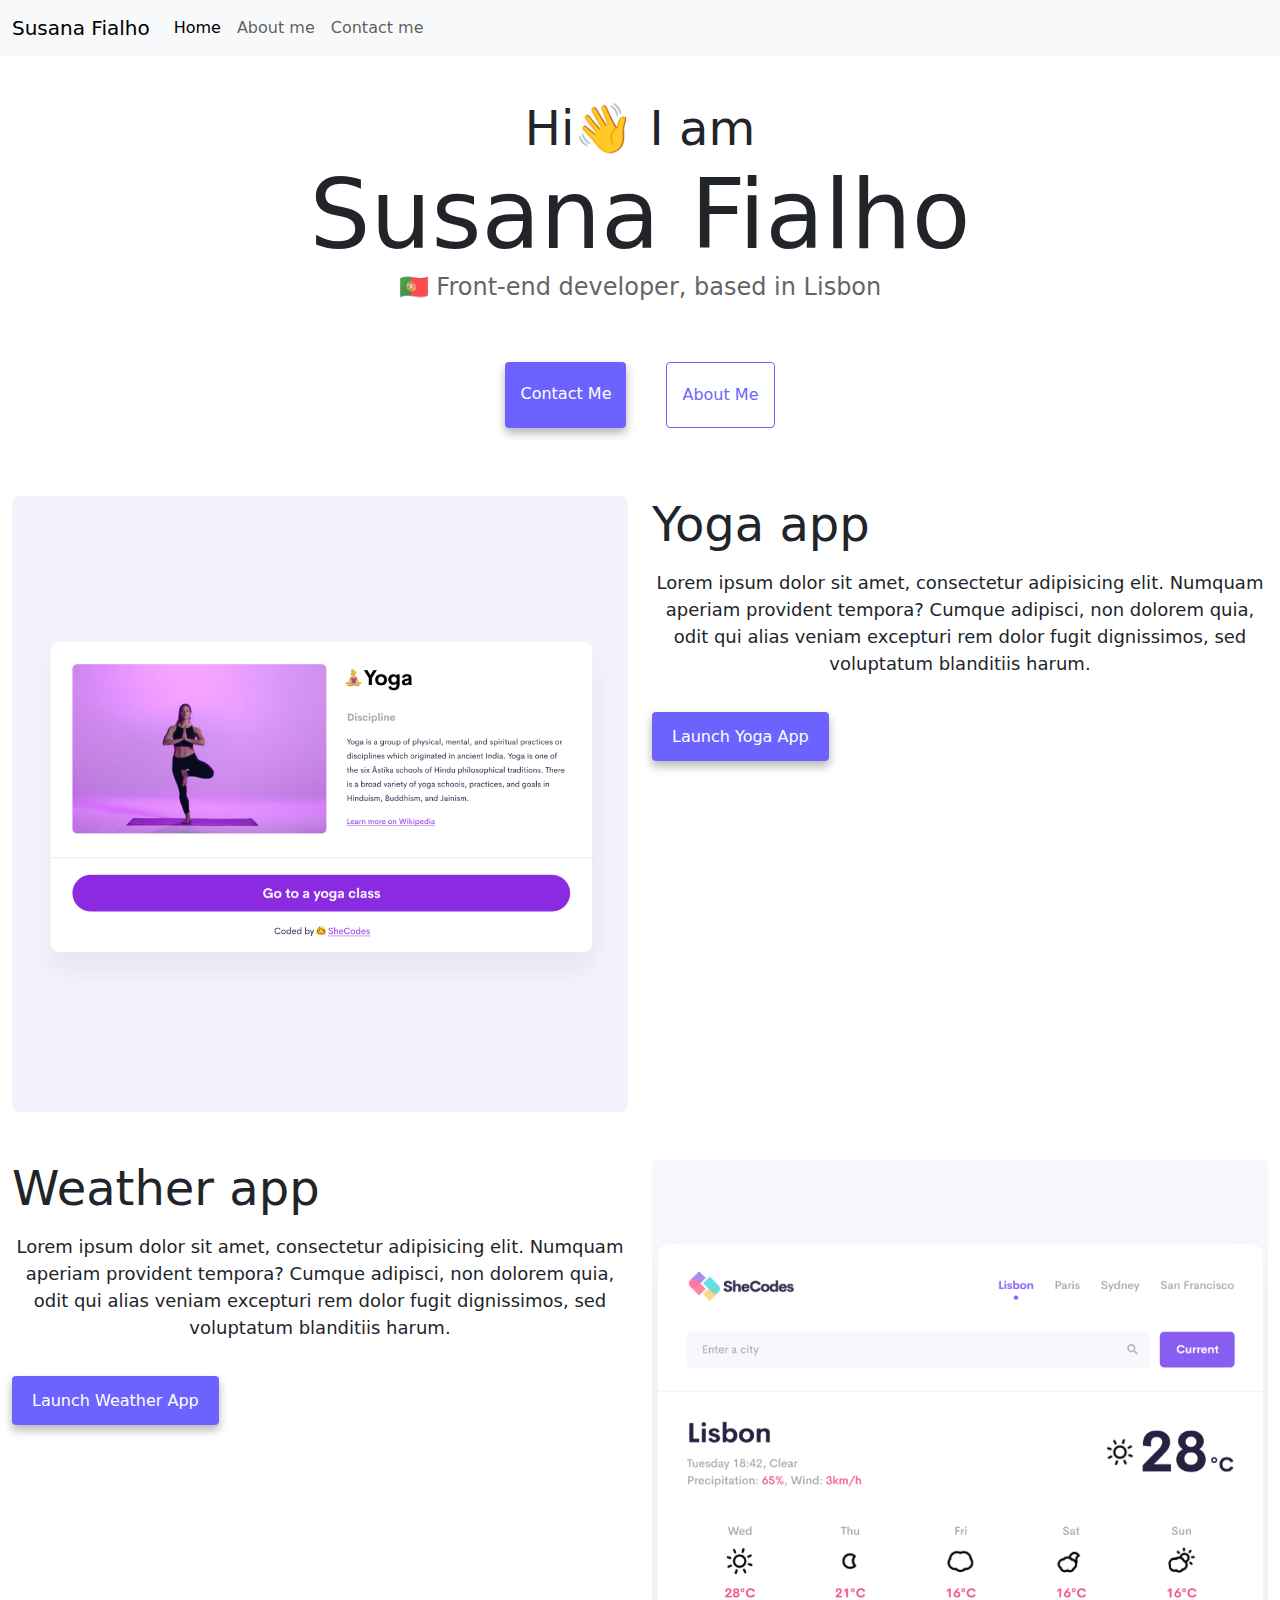
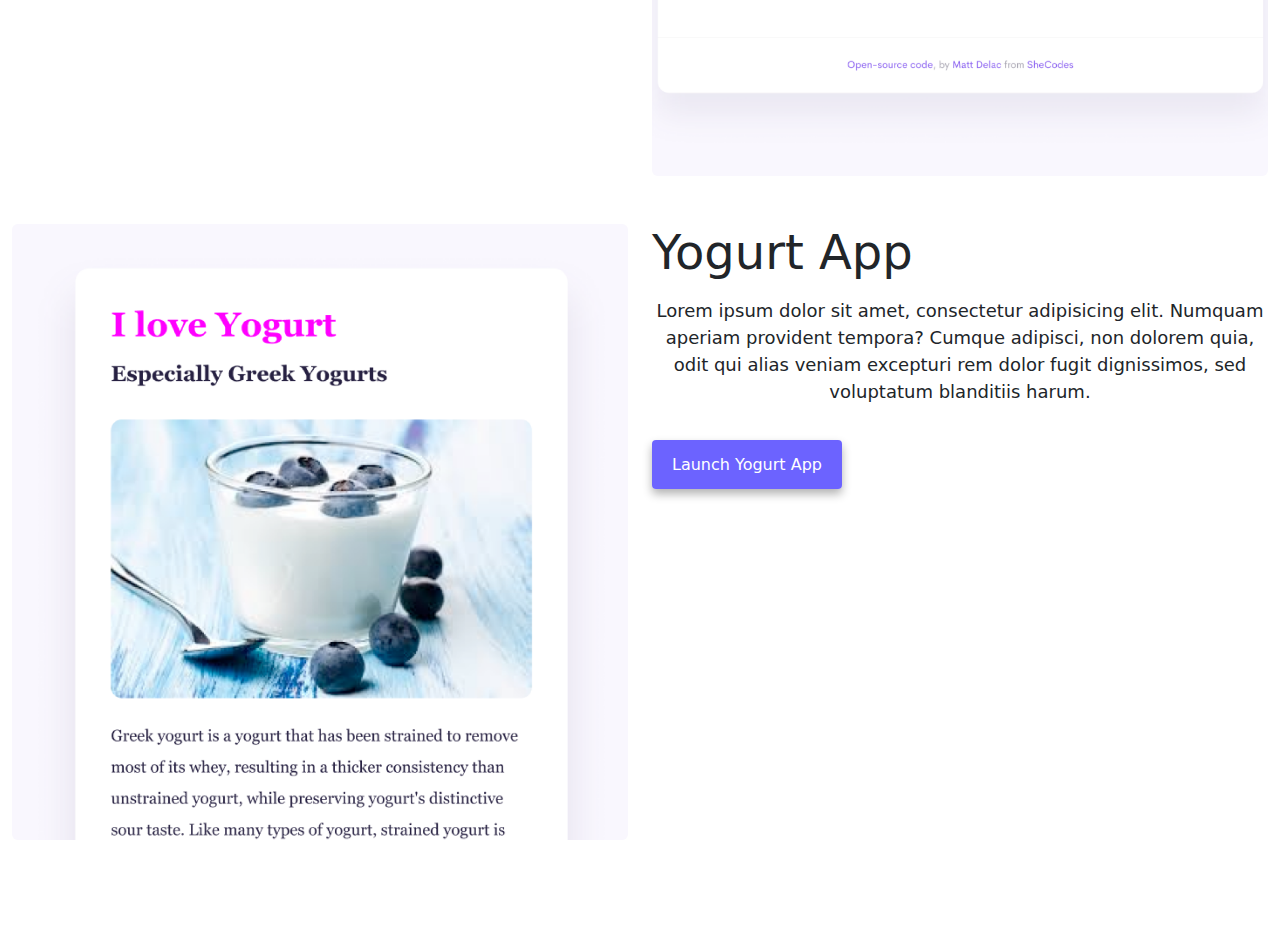
==== commit d1ba4ae1: "Injected the most recent version of Bootstrap." ====
--- a/index.html
+++ b/index.html
@@ -5,17 +5,8 @@
     <meta http-equiv="X-UA-Compatible" content="IE=edge" />
     <meta name="viewport" content="width=device-width, initial-scale=1.0" />
     <meta name="description" content="Feel the need to have a better website design? Discover the portfolio of Susana Fialho, a skilled web developer based in Lisbon, Portugal. Explore my diverse projects and see how I bring innovative web solutions to life. Connect with me for collaboration and find out more about my background and expertise. If you want to see what I can do with HTML, CSS and Javascript, get in touch with me through email to discuss your next project!" />
-    <link
-      rel="stylesheet"
-      href="https://cdn.jsdelivr.net/npm/bootstrap@4.6.2/dist/css/bootstrap.min.css"
-      integrity="sha384-xOolHFLEh07PJGoPkLv1IbcEPTNtaed2xpHsD9ESMhqIYd0nLMwNLD69Npy4HI+N"
-      crossorigin="anonymous"
-    />
-    <script
-      src="https://cdn.jsdelivr.net/npm/jquery@3.5.1/dist/jquery.slim.min.js"
-      integrity="sha384-DfXdz2htPH0lsSSs5nCTpuj/zy4C+OGpamoFVy38MVBnE+IbbVYUew+OrCXaRkfj"
-      crossorigin="anonymous"
-    ></script>
+    <link href="https://cdn.jsdelivr.net/npm/bootstrap@5.3.3/dist/css/bootstrap.min.css" rel="stylesheet" integrity="sha384-QWTKZyjpPEjISv5WaRU9OFeRpok6YctnYmDr5pNlyT2bRjXh0JMhjY6hW+ALEwIH" crossorigin="anonymous">
+<script src="https://cdn.jsdelivr.net/npm/bootstrap@5.3.3/dist/js/bootstrap.bundle.min.js" integrity="sha384-YvpcrYf0tY3lHB60NNkmXc5s9fDVZLESaAA55NDzOxhy9GkcIdslK1eN7N6jIeHz" crossorigin="anonymous"></script>
     <title> Front-End Developer - Susana Fialho</title>
     <link rel="stylesheet" href="/css/style.css" />
   </head>
